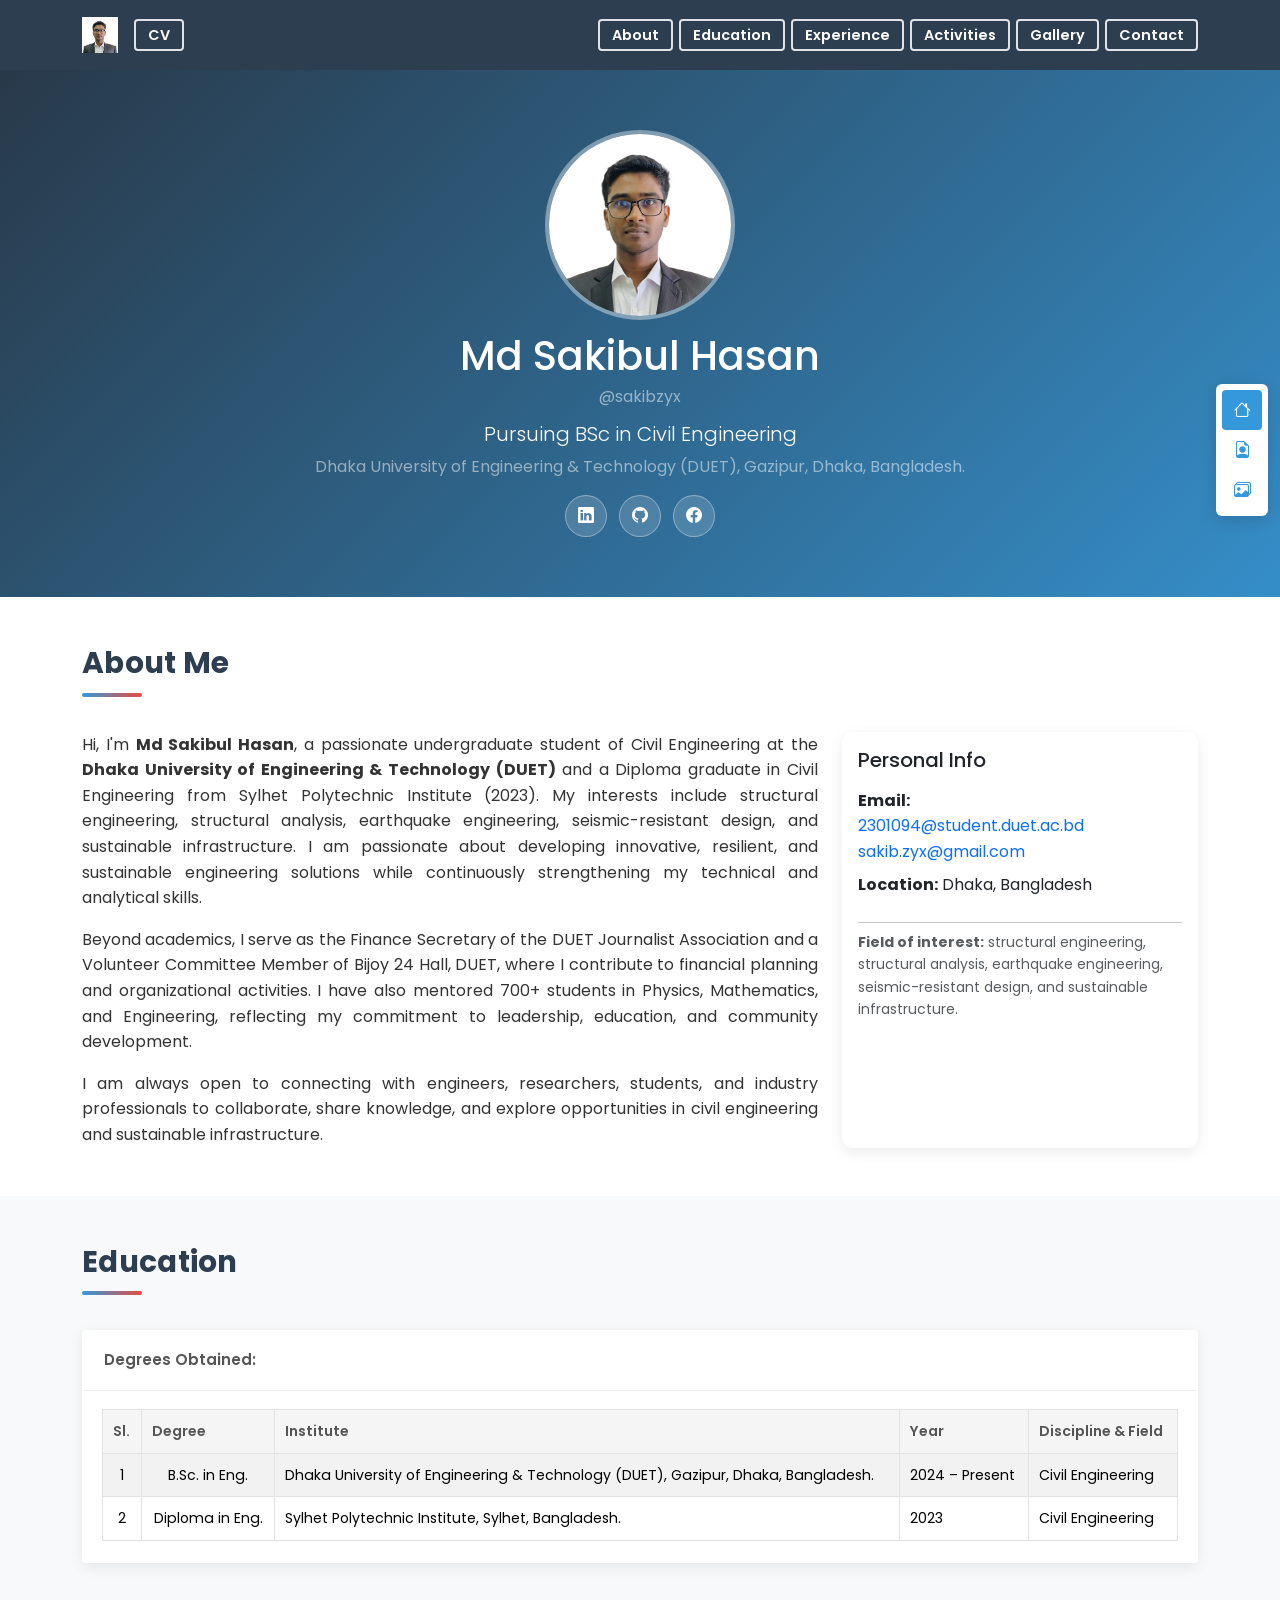
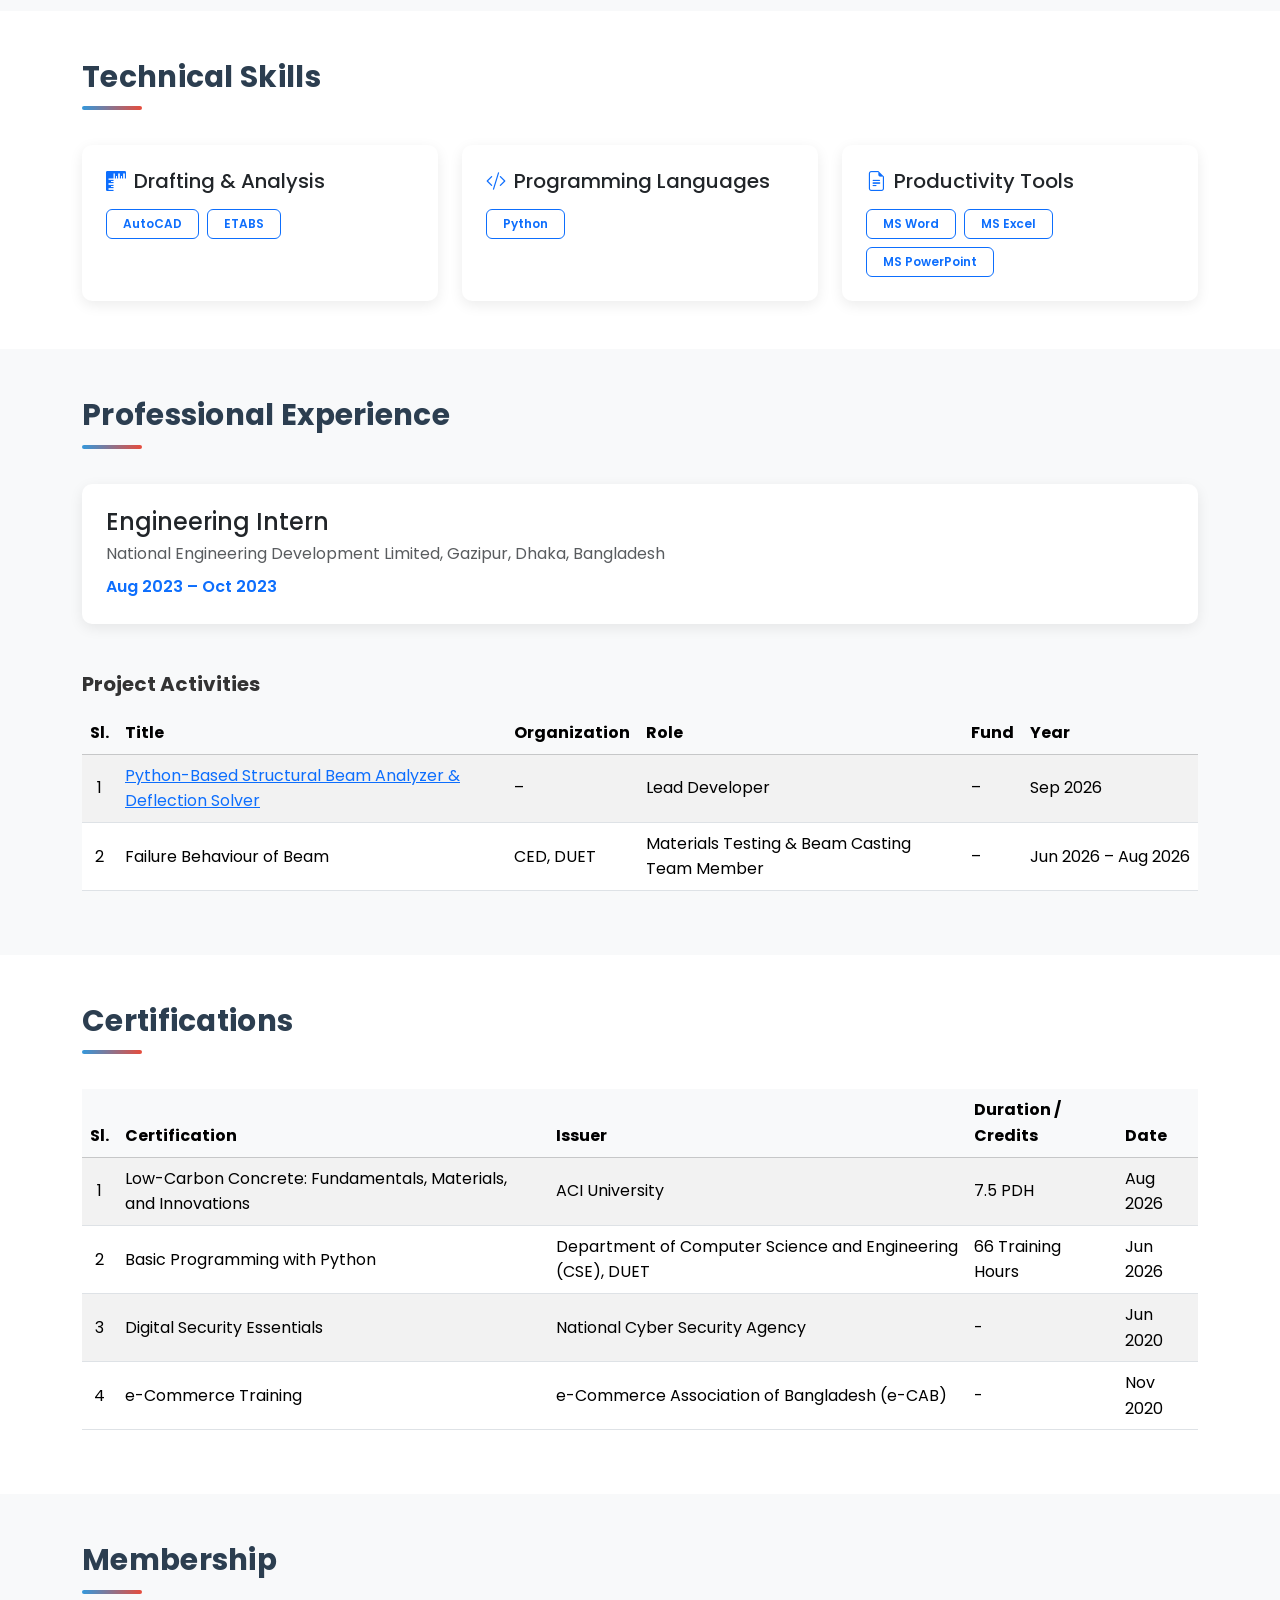
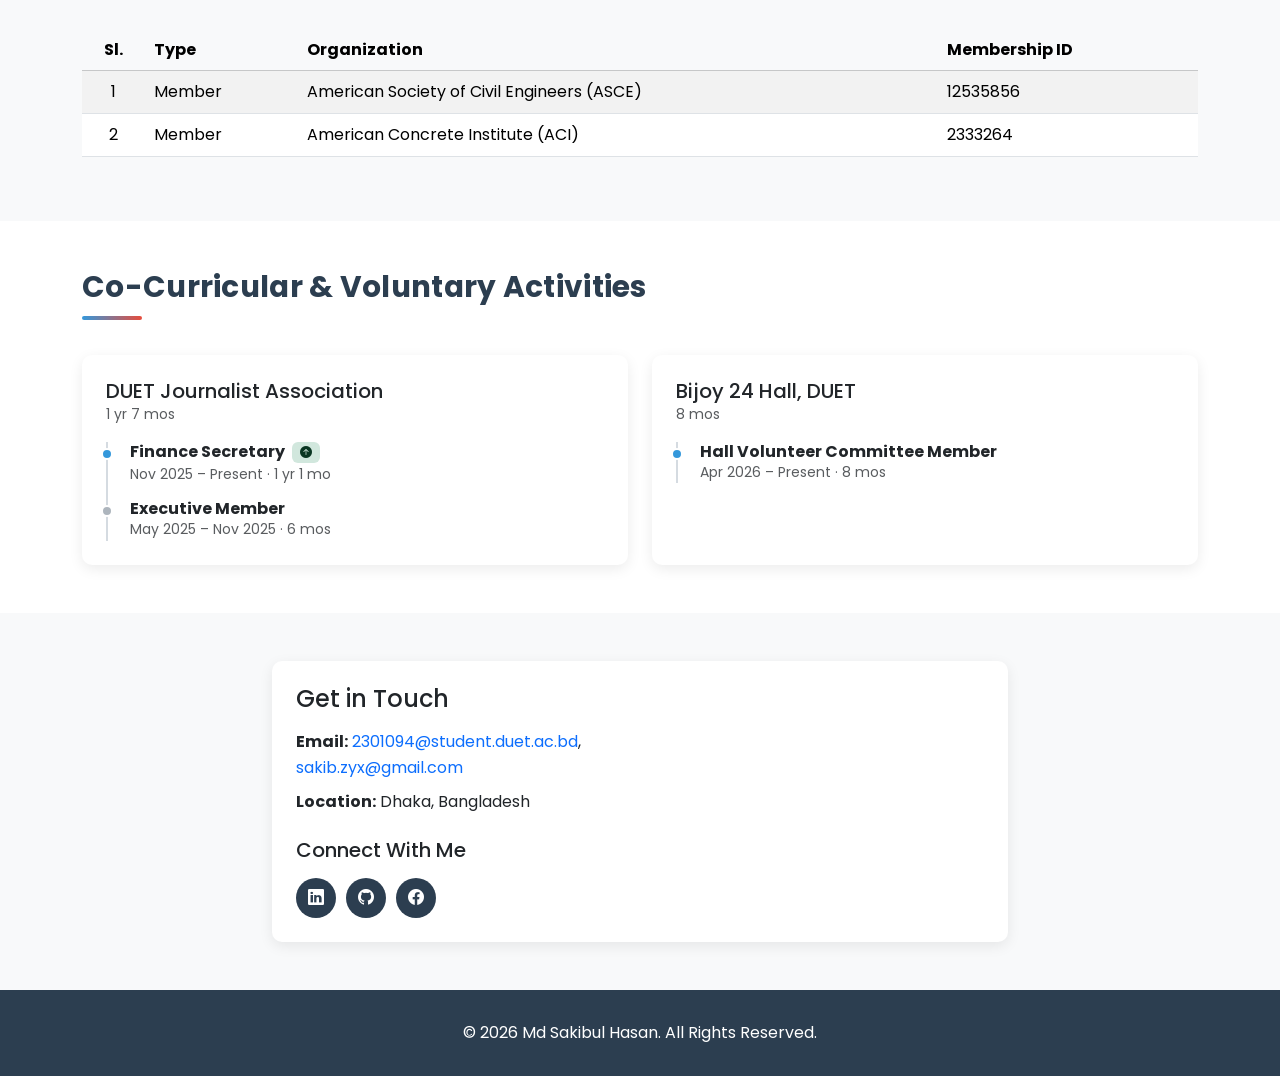
==== index.html @ a0acc681 "Update certification table with duration and credits" ====
<!DOCTYPE html>
<html lang="en">
  <head>
    <meta charset="UTF-8" />
    <meta name="viewport" content="width=device-width, initial-scale=1.0" />
    <meta name="theme-color" content="#2c3e50" />
    <meta name="google-site-verification" content="FJRtYOnZqB3p0eLxHxN9ENmTXPmHoXyRHZNF1vea8_Q" />

    <!-- Primary SEO Meta Tags -->
    <title>Md Sakibul Hasan | Civil Engineering Student at DUET</title>
    <meta name="description" content="Portfolio of Md Sakibul Hasan, Civil Engineering student at DUET focused on structural analysis, earthquake engineering and sustainable infrastructure." />
    <meta name="keywords" content="Md Sakibul Hasan, Sakibul Hasan, sakibzyx, Civil Engineering DUET, Structural Engineering Bangladesh, DUET Gazipur, Civil Engineer Portfolio" />
    <meta name="author" content="Md Sakibul Hasan" />
    <meta name="robots" content="index, follow, max-image-preview:large" />
    <link rel="canonical" href="https://sakibzyx.github.io/" />
    <link rel="alternate" hreflang="en" href="https://sakibzyx.github.io/" />
    <link rel="alternate" hreflang="x-default" href="https://sakibzyx.github.io/" />
    <link rel="sitemap" type="application/xml" href="/sitemap.xml" />

    <!-- Open Graph / Facebook / LinkedIn -->
    <meta property="og:type" content="profile" />
    <meta property="og:site_name" content="Md Sakibul Hasan" />
    <meta property="og:locale" content="en_US" />
    <meta property="og:url" content="https://sakibzyx.github.io/" />
    <meta property="og:title" content="Md Sakibul Hasan | Civil Engineering Student at DUET" />
    <meta property="og:description" content="Portfolio of Md Sakibul Hasan, Civil Engineering undergraduate at DUET with skills in structural engineering, AutoCAD, ETABS and Python." />
    <meta property="og:image" content="https://sakibzyx.github.io/assets/img/og-image.jpg" />
    <meta property="og:image:type" content="image/jpeg" />
    <meta property="og:image:width" content="1200" />
    <meta property="og:image:height" content="630" />
    <meta property="og:image:alt" content="Md Sakibul Hasan - Civil Engineering Student at DUET" />
    <meta property="profile:first_name" content="Md Sakibul" />
    <meta property="profile:last_name" content="Hasan" />

    <!-- Twitter Card -->
    <meta name="twitter:card" content="summary_large_image" />
    <meta name="twitter:url" content="https://sakibzyx.github.io/" />
    <meta name="twitter:title" content="Md Sakibul Hasan | Civil Engineering Student at DUET" />
    <meta name="twitter:description" content="Portfolio of Md Sakibul Hasan, Civil Engineering undergraduate at DUET focusing on structural analysis and resilient design." />
    <meta name="twitter:image" content="https://sakibzyx.github.io/assets/img/og-image.jpg" />
    <meta name="twitter:image:alt" content="Md Sakibul Hasan - Civil Engineering Student at DUET" />

    <!-- Favicons -->
    <link rel="icon" href="/favicon.ico" sizes="48x48" />
    <link rel="icon" type="image/webp" href="/assets/img/md-sakibul-hasan.webp" />
    <link rel="apple-touch-icon" href="/assets/img/md-sakibul-hasan.webp" />

    <!-- Preload hero image (LCP) -->
    <link rel="preload" as="image" href="assets/img/md-sakibul-hasan.webp" fetchpriority="high" />

    <!-- Fonts & Stylesheets -->
    <link rel="preconnect" href="https://fonts.googleapis.com" />
    <link rel="preconnect" href="https://fonts.gstatic.com" crossorigin />
    <link href="https://fonts.googleapis.com/css2?family=Poppins:wght@300;400;500;600;700&display=swap" rel="stylesheet" />
    <link href="https://cdn.jsdelivr.net/npm/bootstrap@5.3.3/dist/css/bootstrap.min.css" rel="stylesheet" />
    <link rel="stylesheet" href="https://cdn.jsdelivr.net/npm/bootstrap-icons@1.11.3/font/bootstrap-icons.min.css" media="print" onload="this.media='all'" />
    <noscript><link rel="stylesheet" href="https://cdn.jsdelivr.net/npm/bootstrap-icons@1.11.3/font/bootstrap-icons.min.css" /></noscript>

    <!-- Structured Data (JSON-LD) -->
    <script type="application/ld+json">
{
  "@context": "https://schema.org",
  "@type": "ProfilePage",
  "url": "https://sakibzyx.github.io/",
  "name": "Md Sakibul Hasan",
  "dateModified": "2026-10-07T00:00:00+06:00",
  "inLanguage": "en",
  "mainEntity": {
    "@type": "Person",
    "@id": "https://sakibzyx.github.io/#person",
    "name": "Md Sakibul Hasan",
    "alternateName": ["sakibzyx", "sakib", "sakibul hasan"],
    "url": "https://sakibzyx.github.io/",
    "image": "https://sakibzyx.github.io/assets/img/md-sakibul-hasan.webp",
    "description": "Civil Engineering student at DUET focused on structural analysis, earthquake engineering and sustainable infrastructure.",
    "jobTitle": "Civil Engineering Student",
    "address": {
      "@type": "PostalAddress",
      "addressLocality": "Dhaka",
      "addressCountry": {
        "@type": "Country",
        "name": "BD"
      }
    },
    "affiliation": {
      "@type": "CollegeOrUniversity",
      "name": "Dhaka University of Engineering & Technology (DUET)"
    },
    "alumniOf": {
      "@type": "EducationalOrganization",
      "name": "Sylhet Polytechnic Institute"
    },
    "knowsAbout": [
      "Civil Engineering",
      "Structural Engineering",
      "Structural Analysis",
      "Earthquake Engineering",
      "Seismic Design",
      "Sustainable Infrastructure",
      "AutoCAD",
      "ETABS",
      "Python",
      "Python for Civil Engineers"
    ],
    "sameAs": [
      "https://www.linkedin.com/in/sakibzyx",
      "https://github.com/sakibzyx",
      "https://www.facebook.com/sakibzyx1/",
      "https://youtube.com/@sakibzyx",
      "https://x.com/sakibzyx",
      "https://www.crunchbase.com/person/md-sakibul-hasan"
    ],
    "email": "2301094@student.duet.ac.bd"
  }
}
</script>

    <style>
      :root {
        --primary-color: #2c3e50;
        --secondary-color: #3498db;
        --accent-color: #e74c3c;
        --dark-color: #2c3e50;
      }

      html { scroll-behavior: smooth; scroll-padding-top: 70px; }
      body { font-family: "Poppins", sans-serif; color: #333; line-height: 1.6; }
      .text-justify { text-align: justify; }

      /* Navbar */
      .navbar { background-color: var(--primary-color); padding: 12px 0; }
      .navbar-nav { gap: 6px; align-items: center; }

      .navbar-dark .navbar-nav .nav-link.nav-box,
      .nav-cv-box {
        display: inline-block;
        padding: 4px 12px;
        border: 2px solid rgba(255, 255, 255, 0.85);
        border-radius: 4px;
        color: #fff;
        font-size: 0.9rem;
        font-weight: 600;
        line-height: 1.4;
        text-decoration: none;
        transition: all 0.25s ease;
      }

      .navbar-dark .navbar-nav .nav-link.nav-box:hover,
      .navbar-dark .navbar-nav .nav-link.nav-box:focus-visible,
      .nav-cv-box:hover,
      .nav-cv-box:focus-visible {
        background-color: #fff;
        color: var(--primary-color);
        transform: translateY(-2px);
      }

      .navbar-dark .navbar-nav .nav-link.nav-box.active {
        background-color: var(--secondary-color);
        border-color: var(--secondary-color);
        color: #fff;
      }

      @media (max-width: 991.98px) {
        .navbar-nav { padding-top: 12px; align-items: stretch; }
        .navbar-dark .navbar-nav .nav-link.nav-box { display: block; text-align: center; margin-bottom: 4px; }
      }

      /* Hero */
      .hero-section { position: relative; overflow: hidden; color: #fff; padding: 60px 0; text-align: center; }
      .hero-slider { position: absolute; inset: 0; z-index: 0; }
      .hero-slide { position: absolute; inset: 0; background-size: cover; background-position: center; opacity: 0; transition: opacity 1.5s ease-in-out; }
      .hero-slide.active { opacity: 1; }
      .hero-overlay { position: absolute; inset: 0; z-index: 1; opacity: 0.82; background: linear-gradient(135deg, var(--primary-color) 0%, var(--secondary-color) 100%); }
      .hero-content { position: relative; z-index: 2; }
      .profile-img { width: 190px; height: 190px; border-radius: 50%; object-fit: cover; border: 4px solid rgba(255, 255, 255, 0.4); margin-bottom: 12px; }

      /* Titles & cards */
      .section-title { position: relative; margin-bottom: 35px; padding-bottom: 16px; font-weight: 700; font-size: 1.85rem; letter-spacing: 0.3px; color: var(--primary-color); }
      .section-title::after { content: ""; position: absolute; bottom: 0; left: 0; width: 60px; height: 4px; border-radius: 2px; background: linear-gradient(90deg, var(--secondary-color), var(--accent-color)); }
      .card { border: none; border-radius: 10px; box-shadow: 0 4px 14px rgba(0, 0, 0, 0.08); transition: transform 0.25s ease, box-shadow 0.25s ease; }
      .card:hover { transform: translateY(-4px); box-shadow: 0 8px 22px rgba(0, 0, 0, 0.12); }

      /* Skills and education cards: no movement on hover */
      #skills .card:hover, .edu-card:hover { transform: none; box-shadow: 0 4px 14px rgba(0, 0, 0, 0.08); }

      /* Education table */
      .edu-card { border-radius: 4px; background: #fff; }
      .edu-card-header { padding: 18px 22px; font-weight: 600; font-size: 0.95rem; color: #555; border-bottom: 1px solid #eee; }
      .edu-card-body { padding: 18px 20px 22px; }
      .edu-table { font-size: 0.88rem; color: #555; border-color: #e3e3e3; }
      .edu-table thead th { background-color: #f5f5f5; color: #555; font-weight: 600; padding: 10px; border-color: #e3e3e3; }
      .edu-table td { padding: 10px; border-color: #e3e3e3; }
      .edu-table tbody tr:hover { background-color: #fafafa; }

      /* Role timeline */
      .role-timeline { position: relative; padding-left: 22px; border-left: 2px solid #d5dbe1; }
      .role-item { position: relative; padding-bottom: 14px; }
      .role-item:last-child { padding-bottom: 0; }
      .role-item::before { content: ""; position: absolute; left: -29px; top: 6px; width: 12px; height: 12px; border-radius: 50%; background: #adb5bd; border: 2px solid #fff; }
      .role-item.current::before { background: var(--secondary-color); }

      /* Social icons */
      .social-icon, .hero-social-icon { display: inline-flex; align-items: center; justify-content: center; border-radius: 50%; color: #fff; text-decoration: none; transition: all 0.25s ease; }
      .social-icon { width: 40px; height: 40px; background-color: var(--primary-color); margin-right: 10px; }
      .social-icon:hover { background-color: var(--secondary-color); color: #fff; transform: translateY(-3px); }
      .hero-social-icon { width: 42px; height: 42px; margin: 0 6px; background-color: rgba(255, 255, 255, 0.15); border: 1px solid rgba(255, 255, 255, 0.35); }
      .hero-social-icon:hover { background-color: rgba(255, 255, 255, 0.35); color: #fff; transform: translateY(-3px); }

      footer { background-color: var(--dark-color); color: #fff; padding: 30px 0; }

      .back-to-top { position: fixed; bottom: 24px; right: 24px; width: 46px; height: 46px; background-color: var(--secondary-color); color: #fff; border-radius: 50%; text-align: center; line-height: 46px; font-size: 20px; text-decoration: none; display: none; z-index: 1000; box-shadow: 0 4px 10px rgba(0, 0, 0, 0.2); }
      .back-to-top:hover { color: #fff; background-color: var(--primary-color); }

      /* Floating side navigation */
      .side-nav {
        position: fixed;
        top: 50%;
        right: 12px;
        transform: translateY(-50%);
        z-index: 1000;
        display: flex;
        flex-direction: column;
        padding: 6px;
        background: #fff;
        border-radius: 6px;
        box-shadow: 0 4px 16px rgba(0, 0, 0, 0.15);
      }
      .side-nav a {
        position: relative;
        display: flex;
        align-items: center;
        justify-content: center;
        width: 40px;
        height: 40px;
        color: var(--secondary-color);
        font-size: 1.05rem;
        border-radius: 4px;
        text-decoration: none;
        transition: background-color 0.2s ease, color 0.2s ease;
      }
      .side-nav a:hover,
      .side-nav a:focus-visible,
      .side-nav a.active {
        background-color: var(--secondary-color);
        color: #fff;
      }
      .side-nav a::after {
        content: attr(data-label);
        position: absolute;
        right: 52px;
        top: 50%;
        transform: translateY(-50%);
        padding: 4px 10px;
        background: var(--primary-color);
        color: #fff;
        font-size: 0.78rem;
        white-space: nowrap;
        border-radius: 4px;
        opacity: 0;
        pointer-events: none;
        transition: opacity 0.2s ease;
      }
      .side-nav a:hover::after,
      .side-nav a:focus-visible::after { opacity: 1; }

      @media (max-width: 575.98px) {
        .side-nav { right: 6px; padding: 4px; }
        .side-nav a { width: 34px; height: 34px; font-size: 0.95rem; }
        .side-nav a::after { display: none; }
        .back-to-top { right: 56px; }
      }
    </style>
  </head>

  <body>
    <a class="visually-hidden-focusable" href="#main">Skip to main content</a>

    <!-- Navigation -->
    <nav class="navbar navbar-expand-lg navbar-dark sticky-top" aria-label="Main Navigation">
      <div class="container">
        <div class="d-flex align-items-center gap-3">
          <a class="navbar-brand d-flex align-items-center mb-0 me-0" href="https://sakibzyx.github.io/" aria-label="Home">
            <img src="assets/img/md-sakibul-hasan.webp" height="36" width="36" style="object-fit: cover" alt="Md Sakibul Hasan Portfolio Logo" />
          </a>
          <a class="nav-cv-box" href="#" target="_blank" rel="noopener">CV</a>
        </div>

        <button class="navbar-toggler" type="button" data-bs-toggle="collapse" data-bs-target="#navbarNav" aria-controls="navbarNav" aria-expanded="false" aria-label="Toggle navigation">
          <span class="navbar-toggler-icon"></span>
        </button>

        <div class="collapse navbar-collapse" id="navbarNav">
          <ul class="navbar-nav ms-auto">
            <li class="nav-item"><a class="nav-link nav-box" href="#about">About</a></li>
            <li class="nav-item"><a class="nav-link nav-box" href="#education">Education</a></li>
            <li class="nav-item"><a class="nav-link nav-box" href="#experience">Experience</a></li>
            <li class="nav-item"><a class="nav-link nav-box" href="#activities">Activities</a></li>
            <li class="nav-item"><a class="nav-link nav-box" href="https://sakibzyx.github.io/gallery">Gallery</a></li>
            <li class="nav-item"><a class="nav-link nav-box" href="#contact">Contact</a></li>
          </ul>
        </div>
      </div>
    </nav>

    <main id="main">
      <!-- Hero -->
      <header class="hero-section">
        <div class="hero-slider" aria-hidden="true">
          <div class="hero-slide active" style="background-image: linear-gradient(135deg, #16222a, #3a6073)"></div>
          <div class="hero-slide" style="background-image: linear-gradient(135deg, #654ea3, #eaafc8)"></div>
          <div class="hero-slide" style="background-image: linear-gradient(135deg, #0f2027, #203a43, #2c5364)"></div>
        </div>
        <div class="hero-overlay" aria-hidden="true"></div>
        <div class="container hero-content">
          <img src="assets/img/md-sakibul-hasan.webp" alt="Portrait of Md Sakibul Hasan" class="profile-img" width="190" height="190" loading="eager" fetchpriority="high" />
          <h1 class="mb-1">Md Sakibul Hasan</h1>
          <p class="mb-2 text-white-50">@sakibzyx</p>
          <p class="lead mb-1">Pursuing BSc in Civil Engineering</p>
          <p class="mb-0 text-white-50">Dhaka University of Engineering &amp; Technology (DUET), Gazipur, Dhaka, Bangladesh.</p>
          <div class="d-flex justify-content-center mt-3">
            <a href="https://www.linkedin.com/in/sakibzyx" class="hero-social-icon" target="_blank" rel="noopener me" aria-label="LinkedIn"><i class="bi bi-linkedin"></i></a>
            <a href="https://github.com/sakibzyx" class="hero-social-icon" target="_blank" rel="noopener me" aria-label="GitHub"><i class="bi bi-github"></i></a>
            <a href="https://www.facebook.com/sakibzyx1/" class="hero-social-icon" target="_blank" rel="noopener me" aria-label="Facebook"><i class="bi bi-facebook"></i></a>
          </div>
        </div>
      </header>

      <!-- About -->
      <section id="about" class="py-5">
        <div class="container">
          <h2 class="section-title">About Me</h2>
          <div class="row g-4">
            <div class="col-lg-8">
              <p class="text-justify">
                Hi, I'm <strong>Md Sakibul Hasan</strong>, a passionate undergraduate student of Civil Engineering at
                the <strong>Dhaka University of Engineering &amp; Technology (DUET)</strong> and a Diploma graduate in
                Civil Engineering from Sylhet Polytechnic Institute (2023). My interests include structural
                engineering, structural analysis, earthquake engineering, seismic-resistant design, and
                sustainable infrastructure. I am passionate about developing innovative, resilient, and
                sustainable engineering solutions while continuously strengthening my technical and analytical skills.
              </p>
              <p class="text-justify">
                Beyond academics, I serve as the Finance Secretary of the DUET Journalist Association and a
                Volunteer Committee Member of Bijoy 24 Hall, DUET, where I contribute to financial planning and
                organizational activities. I have also mentored 700+ students in Physics, Mathematics, and
                Engineering, reflecting my commitment to leadership, education, and community development.
              </p>
              <p class="text-justify mb-0">
                I am always open to connecting with engineers, researchers, students, and industry professionals
                to collaborate, share knowledge, and explore opportunities in civil engineering and sustainable infrastructure.
              </p>
            </div>
            <div class="col-lg-4">
              <div class="card p-3 h-100">
                <h3 class="h5 mb-3">Personal Info</h3>
                <p class="mb-2">
                  <strong>Email:</strong><br />
                  <a href="mailto:2301094@student.duet.ac.bd" class="text-decoration-none">2301094@student.duet.ac.bd</a><br />
                  <a href="mailto:sakib.zyx@gmail.com" class="text-decoration-none">sakib.zyx@gmail.com</a>
                </p>
                <p class="mb-3"><strong>Location:</strong> Dhaka, Bangladesh</p>
                <hr class="my-2" />
                <p class="small text-muted mb-0">
                  <strong>Field of interest:</strong> structural engineering, structural analysis, earthquake engineering, seismic-resistant design, and sustainable infrastructure.
                </p>
              </div>
            </div>
          </div>
        </div>
      </section>

      <!-- Education -->
      <section id="education" class="py-5 bg-light">
        <div class="container">
          <h2 class="section-title">Education</h2>
          <div class="card edu-card">
            <div class="edu-card-header">Degrees Obtained:</div>
            <div class="edu-card-body">
              <div class="table-responsive">
                <table class="table table-bordered table-striped table-hover edu-table align-middle mb-0">
                  <thead>
                    <tr>
                      <th scope="col" class="text-center">Sl.</th>
                      <th scope="col">Degree</th>
                      <th scope="col">Institute</th>
                      <th scope="col">Year</th>
                      <th scope="col">Discipline &amp; Field</th>
                    </tr>
                  </thead>
                  <tbody>
                    <tr>
                      <td class="text-center">1</td>
                      <td class="text-center">B.Sc. in Eng.</td>
                      <td>Dhaka University of Engineering &amp; Technology (DUET), Gazipur, Dhaka, Bangladesh.</td>
                      <td><time datetime="2024-12">2024</time> – Present</td>
                      <td>Civil Engineering</td>
                    </tr>
                    <tr>
                      <td class="text-center">2</td>
                      <td class="text-center">Diploma in Eng.</td>
                      <td>Sylhet Polytechnic Institute, Sylhet, Bangladesh.</td>
                      <td><time datetime="2023-07">2023</time></td>
                      <td>Civil Engineering</td>
                    </tr>
                  </tbody>
                </table>
              </div>
            </div>
          </div>
        </div>
      </section>

      <!-- Technical Skills -->
      <section id="skills" class="py-5">
        <div class="container">
          <h2 class="section-title">Technical Skills</h2>
          <div class="row g-4">
            <div class="col-md-6 col-lg-4">
              <div class="card p-4 h-100">
                <h3 class="h5 mb-3"><i class="bi bi-rulers text-primary me-2" aria-hidden="true"></i>Drafting &amp; Analysis</h3>
                <div class="d-flex flex-wrap gap-2">
                  <span class="badge border border-primary text-primary fw-semibold px-3 py-2">AutoCAD</span>
                  <span class="badge border border-primary text-primary fw-semibold px-3 py-2">ETABS</span>
                </div>
              </div>
            </div>
            <div class="col-md-6 col-lg-4">
              <div class="card p-4 h-100">
                <h3 class="h5 mb-3"><i class="bi bi-code-slash text-primary me-2" aria-hidden="true"></i>Programming Languages</h3>
                <div class="d-flex flex-wrap gap-2">
                  <span class="badge border border-primary text-primary fw-semibold px-3 py-2">Python</span>
                </div>
              </div>
            </div>
            <div class="col-md-6 col-lg-4">
              <div class="card p-4 h-100">
                <h3 class="h5 mb-3"><i class="bi bi-file-earmark-text text-primary me-2" aria-hidden="true"></i>Productivity Tools</h3>
                <div class="d-flex flex-wrap gap-2">
                  <span class="badge border border-primary text-primary fw-semibold px-3 py-2">MS Word</span>
                  <span class="badge border border-primary text-primary fw-semibold px-3 py-2">MS Excel</span>
                  <span class="badge border border-primary text-primary fw-semibold px-3 py-2">MS PowerPoint</span>
                </div>
              </div>
            </div>
          </div>
        </div>
      </section>

      <!-- Professional Experience -->
      <section id="experience" class="py-5 bg-light">
        <div class="container">
          <h2 class="section-title">Professional Experience</h2>
          <div class="card p-4">
            <h3 class="h4 mb-1">Engineering Intern</h3>
            <p class="text-muted mb-2">National Engineering Development Limited, Gazipur, Dhaka, Bangladesh</p>
            <p class="mb-0 text-primary fw-semibold"><time datetime="2023-08">Aug 2023</time> – <time datetime="2023-10">Oct 2023</time></p>
          </div>
 
          <h3 class="h5 fw-bold mt-5 mb-3">Project Activities</h3>
          <div class="table-responsive">
            <table class="table table-striped table-hover align-middle">
              <thead class="table-light">
                <tr>
                  <th scope="col" class="text-center">Sl.</th>
                  <th scope="col">Title</th>
                  <th scope="col">Organization</th>
                  <th scope="col">Role</th>
                  <th scope="col">Fund</th>
                  <th scope="col">Year</th>
                </tr>
              </thead>
              <tbody>
                <tr>
                  <td class="text-center">1</td>
                  <td>
                    <a href="https://github.com/sakibzyx/Beam_Analysis" target="_blank" rel="noopener noreferrer">
                      Python-Based Structural Beam Analyzer &amp; Deflection Solver
                    </a>
                  </td>
                  <td>–</td>
                  <td>Lead Developer</td>
                  <td class="text-nowrap">–</td>
                  <td class="text-nowrap">Sep 2026</td>
                </tr>
                <tr>
                  <td class="text-center">2</td>
                  <td>Failure Behaviour of Beam</td>
                  <td>CED, DUET</td>
                  <td>Materials Testing &amp; Beam Casting Team Member</td>
                  <td class="text-nowrap">–</td>
                  <td class="text-nowrap">Jun 2026 – Aug 2026</td>
                </tr>
              </tbody>
            </table>
          </div>
        </div>
      </section>

      <!-- Certifications -->
      <section id="certifications" class="py-5">
        <div class="container">
          <h2 class="section-title">Certifications</h2>
          <div class="table-responsive">
            <table class="table table-striped table-hover align-middle">
              <thead class="table-light">
                <tr>
                  <th scope="col" class="text-center">Sl.</th>
                  <th scope="col">Certification</th>
                  <th scope="col">Issuer</th>
                  <th scope="col">Duration / Credits</th>
                  <th scope="col">Date</th>
                </tr>
              </thead>
              <tbody>
                <tr><td class="text-center">1</td><td>Low-Carbon Concrete: Fundamentals, Materials, and Innovations</td><td>ACI University</td><td>7.5 PDH</td><td>Aug 2026</td></tr>
                <tr><td class="text-center">2</td><td>Basic Programming with Python</td><td>Department of Computer Science and Engineering (CSE), DUET</td><td>66 Training Hours</td><td>Jun 2026</td></tr>
                <tr><td class="text-center">3</td><td>Digital Security Essentials</td><td>National Cyber Security Agency</td><td>-</td><td>Jun 2020</td></tr>
                <tr><td class="text-center">4</td><td>e-Commerce Training</td><td>e-Commerce Association of Bangladesh (e-CAB)</td><td>-</td><td>Nov 2020</td></tr>
              </tbody>
            </table>
          </div>
        </div>
      </section>

      <!-- Membership -->
      <section id="memberships" class="py-5 bg-light">
        <div class="container">
          <h2 class="section-title">Membership</h2>
          <div class="table-responsive">
            <table class="table table-striped table-hover align-middle">
              <thead class="table-light">
                <tr>
                  <th scope="col" class="text-center">Sl.</th>
                  <th scope="col">Type</th>
                  <th scope="col">Organization</th>
                  <th scope="col">Membership ID</th>
                </tr>
              </thead>
              <tbody>
                <tr><td class="text-center">1</td><td>Member</td><td>American Society of Civil Engineers (ASCE)</td><td>12535856</td></tr>
                <tr><td class="text-center">2</td><td>Member</td><td>American Concrete Institute (ACI)</td><td>2333264</td></tr>
              </tbody>
            </table>
          </div>
        </div>
      </section>

      <!-- Co-Curricular & Voluntary Activities -->
      <section id="activities" class="py-5">
        <div class="container">
          <h2 class="section-title">Co-Curricular &amp; Voluntary Activities</h2>
          <div class="row g-4">
            <div class="col-lg-6">
              <div class="card p-4 h-100">
                <div class="mb-3">
                  <h3 class="h5 mb-0">DUET Journalist Association</h3>
                  <p class="text-muted small mb-0"><span class="js-duration" data-start="2025-05"></span></p>
                </div>
                <div class="role-timeline">
                  <div class="role-item current">
                    <h4 class="h6 fw-bold mb-0">
                      Finance Secretary
                      <span class="badge bg-success-subtle text-success-emphasis ms-1">
                        <i class="bi bi-arrow-up-circle-fill" aria-hidden="true"></i>
                        <span class="visually-hidden">Promoted</span>
                      </span>
                    </h4>
                    <p class="small text-muted mb-0">Nov 2025 – Present · <span class="js-duration" data-start="2025-11"></span></p>
                  </div>
                  <div class="role-item">
                    <h4 class="h6 fw-bold mb-0">Executive Member</h4>
                    <p class="small text-muted mb-0">May 2025 – Nov 2025 · <span class="js-duration" data-start="2025-05" data-end="2025-11"></span></p>
                  </div>
                </div>
              </div>
            </div>
            <div class="col-lg-6">
              <div class="card p-4 h-100">
                <div class="mb-3">
                  <h3 class="h5 mb-0">Bijoy 24 Hall, DUET</h3>
                  <p class="text-muted small mb-0"><span class="js-duration" data-start="2026-04"></span></p>
                </div>
                <div class="role-timeline">
                  <div class="role-item current">
                    <h4 class="h6 fw-bold mb-0">Hall Volunteer Committee Member</h4>
                    <p class="small text-muted mb-0">Apr 2026 – Present · <span class="js-duration" data-start="2026-04"></span></p>
                  </div>
                </div>
              </div>
            </div>
          </div>
        </div>
      </section>

      <!-- Contact -->
      <section id="contact" class="py-5 bg-light">
        <div class="container">
          <div class="row justify-content-center">
            <div class="col-md-8">
              <div class="card p-4">
                <h2 class="h4 mb-3">Get in Touch</h2>
                <p class="mb-2">
                  <strong>Email:</strong>
                  <a href="mailto:2301094@student.duet.ac.bd" class="text-decoration-none">2301094@student.duet.ac.bd</a>,<br />
                  <a href="mailto:sakib.zyx@gmail.com" class="text-decoration-none">sakib.zyx@gmail.com</a>
                </p>
                <p class="mb-4"><strong>Location:</strong> Dhaka, Bangladesh</p>
                <h3 class="h5">Connect With Me</h3>
                <div class="d-flex mt-2">
                  <a href="https://www.linkedin.com/in/sakibzyx" class="social-icon" target="_blank" rel="noopener me" aria-label="LinkedIn Profile"><i class="bi bi-linkedin"></i></a>
                  <a href="https://github.com/sakibzyx" class="social-icon" target="_blank" rel="noopener me" aria-label="GitHub Profile"><i class="bi bi-github"></i></a>
                  <a href="https://www.facebook.com/sakibzyx1/" class="social-icon" target="_blank" rel="noopener me" aria-label="Facebook Profile"><i class="bi bi-facebook"></i></a>
                </div>
              </div>
            </div>
          </div>
        </div>
      </section>
    </main>

    <footer class="text-center">
      <div class="container">
        <p class="mb-0">&copy; <span id="copyright-year">2026</span> Md Sakibul Hasan. All Rights Reserved.</p>
      </div>
    </footer>

    <!-- Floating side navigation -->
    <nav class="side-nav" aria-label="Quick navigation">
      <a href="#" data-label="Home" aria-label="Home" class="active" aria-current="page"><i class="bi bi-house"></i></a>
      <a href="https://sakibzyx.github.io/cv/index" data-label="CV" aria-label="CV"><i class="bi bi-file-earmark-person"></i></a>
      <a href="https://sakibzyx.github.io/gallery" data-label="Gallery" aria-label="Gallery"><i class="bi bi-images"></i></a>
    </nav>

    <a href="#" class="back-to-top" aria-label="Scroll back to top"><i class="bi bi-arrow-up" aria-hidden="true"></i></a>

    <script src="https://cdn.jsdelivr.net/npm/bootstrap@5.3.3/dist/js/bootstrap.bundle.min.js"></script>
    <script>
      document.getElementById("copyright-year").textContent = new Date().getFullYear();

      // Duration calculator (e.g. "11 mos", "1 yr 2 mos")
      document.querySelectorAll(".js-duration").forEach((el) => {
        const [sy, sm] = el.dataset.start.split("-").map(Number);
        let ey, em;
        if (el.dataset.end) {
          [ey, em] = el.dataset.end.split("-").map(Number);
        } else {
          const now = new Date();
          ey = now.getFullYear();
          em = now.getMonth() + 1;
        }
        const total = Math.max(1, (ey - sy) * 12 + (em - sm));
        const years = Math.floor(total / 12);
        const months = total % 12;
        const parts = [];
        if (years) parts.push(years + (years === 1 ? " yr" : " yrs"));
        if (months) parts.push(months + (months === 1 ? " mo" : " mos"));
        el.textContent = parts.join(" ");
      });

      // Hero slider
      const heroSlides = document.querySelectorAll(".hero-slide");
      let heroSlideIndex = 0;
      if (heroSlides.length > 1) {
        setInterval(() => {
          heroSlides[heroSlideIndex].classList.remove("active");
          heroSlideIndex = (heroSlideIndex + 1) % heroSlides.length;
          heroSlides[heroSlideIndex].classList.add("active");
        }, 4000);
      }

      // Active link scroll observer
      const navLinks = [...document.querySelectorAll(".nav-box")].filter((a) => a.hash);
      const navSections = navLinks.map((a) => document.getElementById(a.hash.slice(1))).filter(Boolean);
      const navCollapse = document.getElementById("navbarNav");

      function updateActiveLink() {
        const y = window.scrollY + 120;
        let current = "";
        navSections.forEach((sec) => { if (sec.offsetTop <= y) current = sec.id; });
        const atBottom = window.innerHeight + window.scrollY >= document.documentElement.scrollHeight - 2;
        if (atBottom && navSections.length) current = navSections[navSections.length - 1].id;
        navLinks.forEach((a) => a.classList.toggle("active", a.hash === "#" + current));
      }

      navLinks.forEach((a) => {
        a.addEventListener("click", (e) => {
          const target = document.getElementById(a.hash.slice(1));
          if (!target) return;
          e.preventDefault();
          target.scrollIntoView({ behavior: "smooth" });
          history.pushState(null, "", a.hash);
          if (navCollapse.classList.contains("show")) bootstrap.Collapse.getOrCreateInstance(navCollapse).hide();
        });
      });

      window.addEventListener("scroll", updateActiveLink);
      updateActiveLink();


      // Back to top
      const backToTopButton = document.querySelector(".back-to-top");
      window.addEventListener("scroll", () => {
        backToTopButton.style.display = window.scrollY > 300 ? "block" : "none";
      });
      backToTopButton.addEventListener("click", (e) => {
        e.preventDefault();
        window.scrollTo({ top: 0, behavior: "smooth" });
      });
    </script>
  </body>
</html>
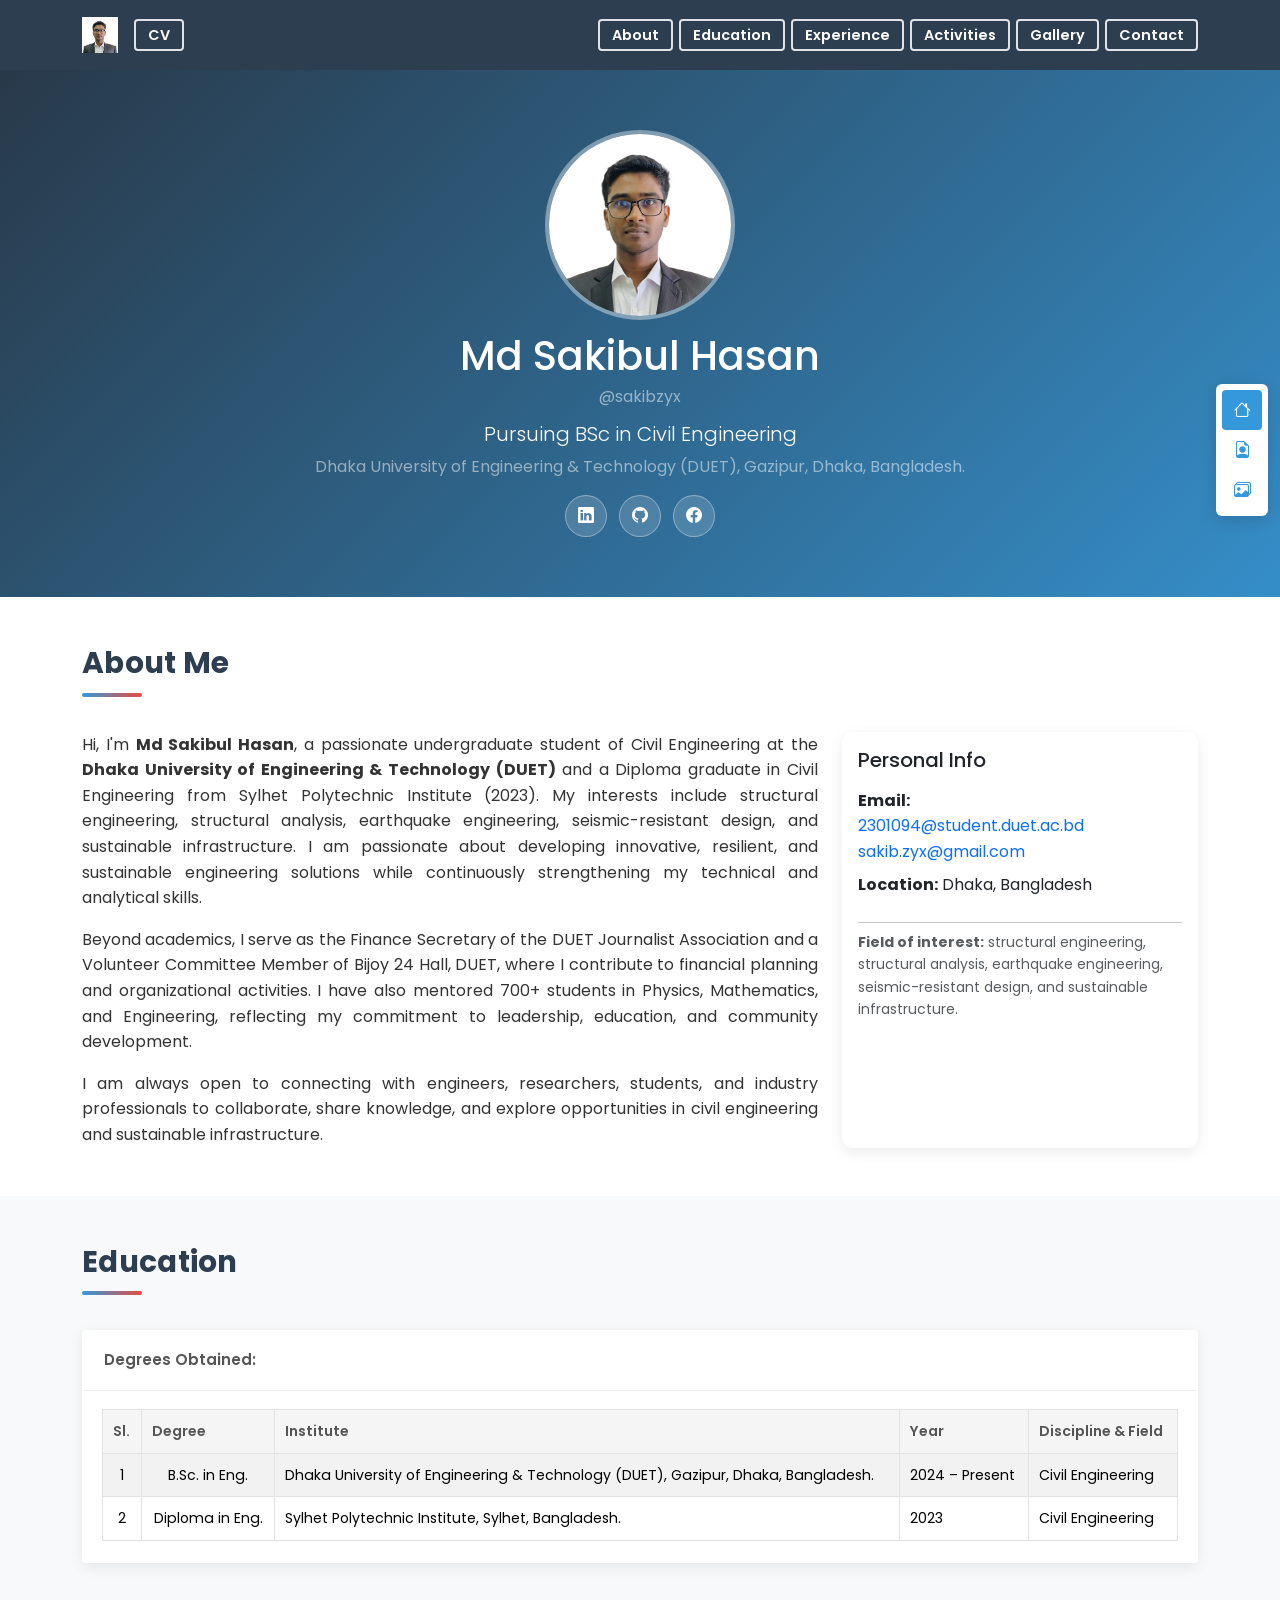
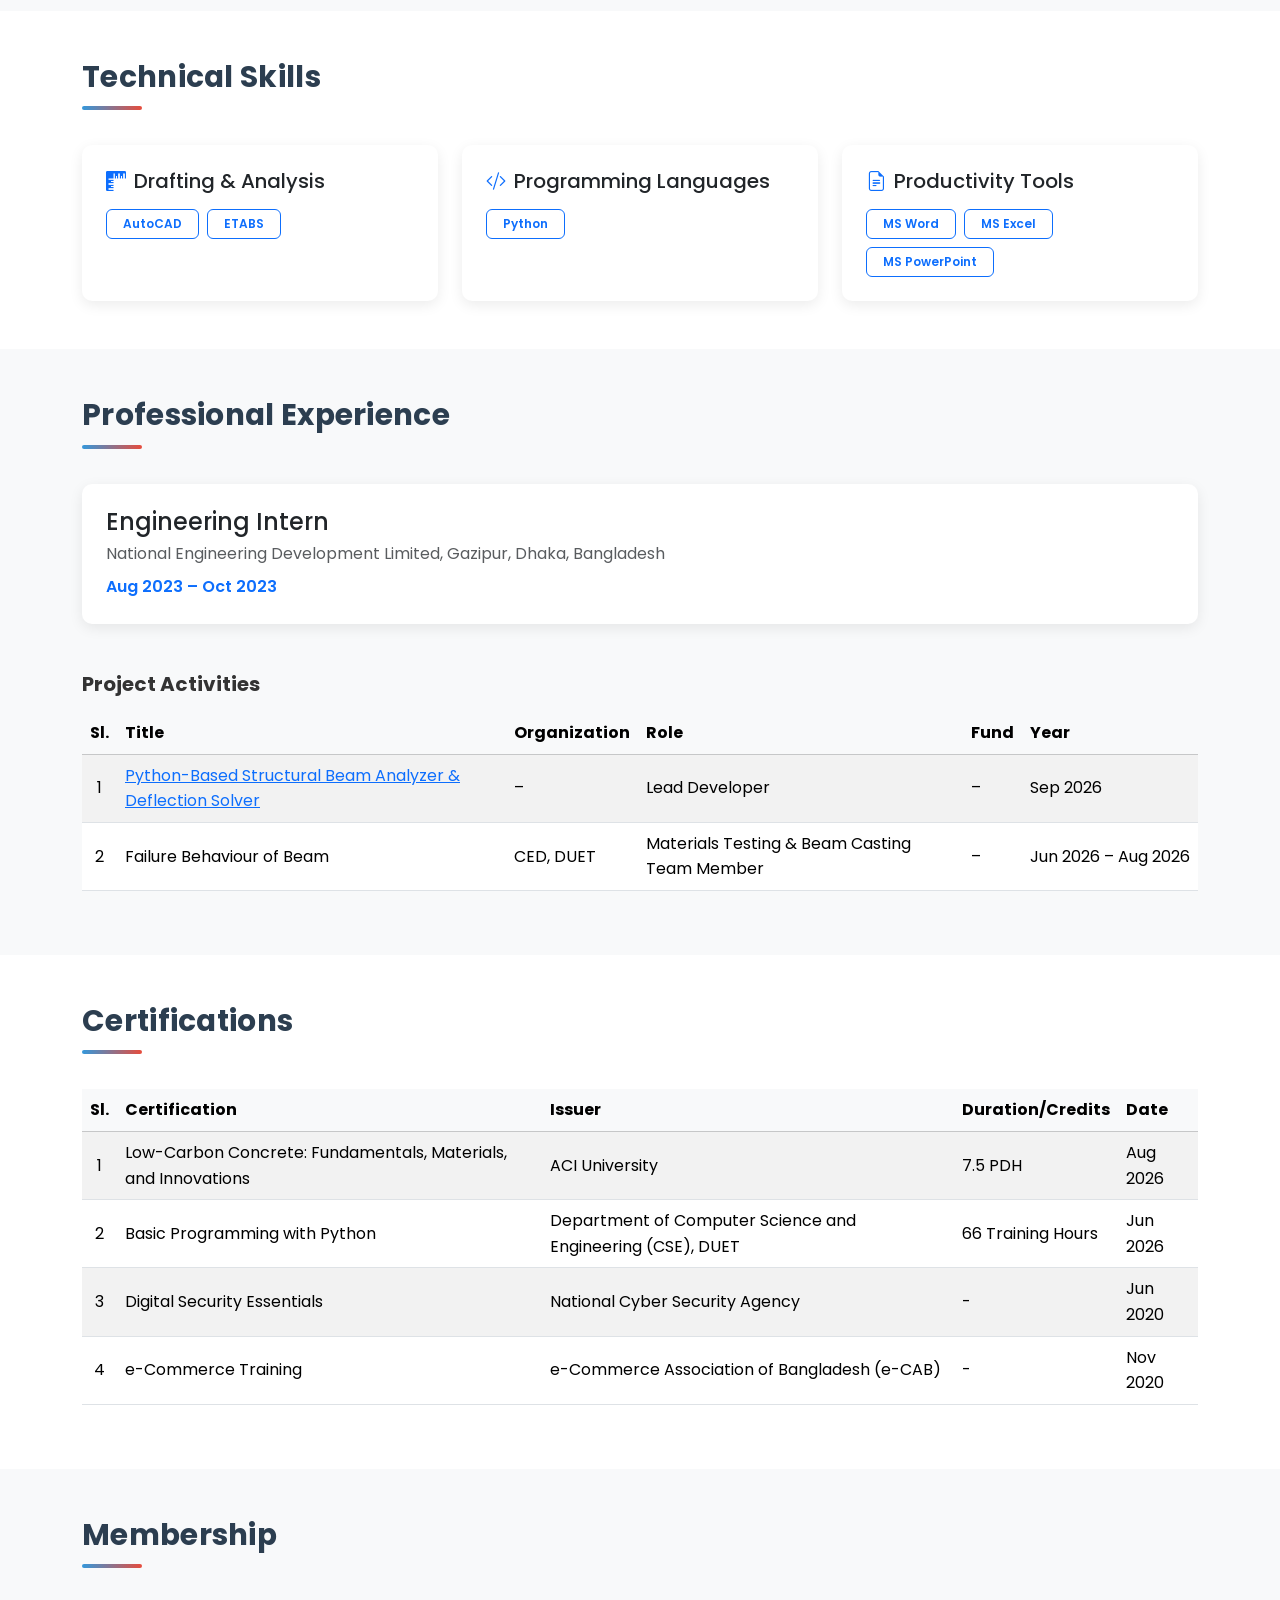
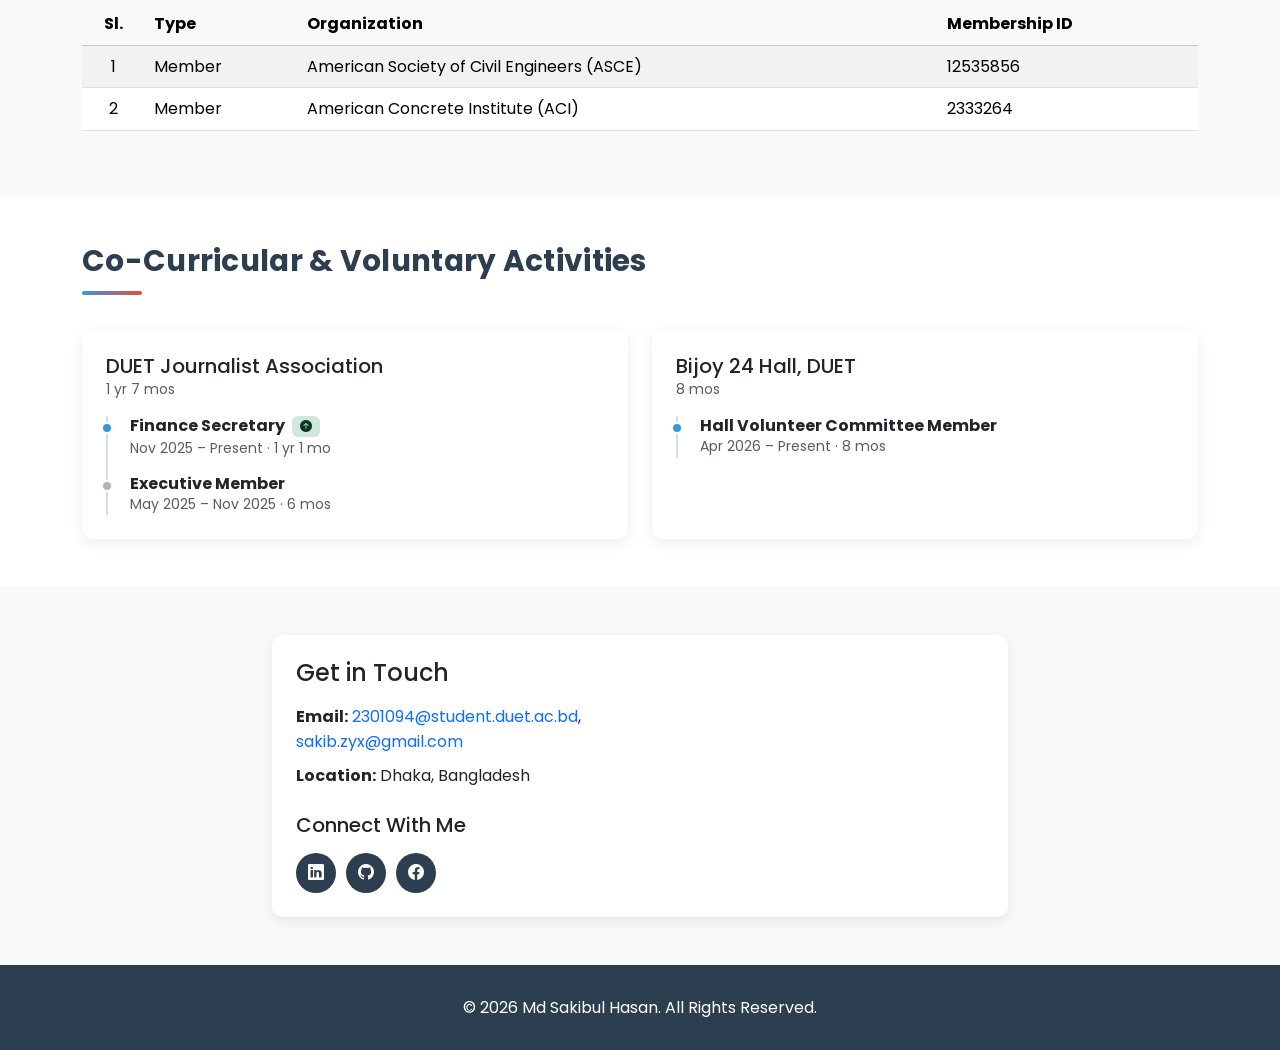
==== commit 309ca3ed: "Remove space in 'Duration / Credits' header" ====
--- a/index.html
+++ b/index.html
@@ -507,7 +507,7 @@
                   <th scope="col" class="text-center">Sl.</th>
                   <th scope="col">Certification</th>
                   <th scope="col">Issuer</th>
-                  <th scope="col">Duration / Credits</th>
+                  <th scope="col">Duration/Credits</th>
                   <th scope="col">Date</th>
                 </tr>
               </thead>
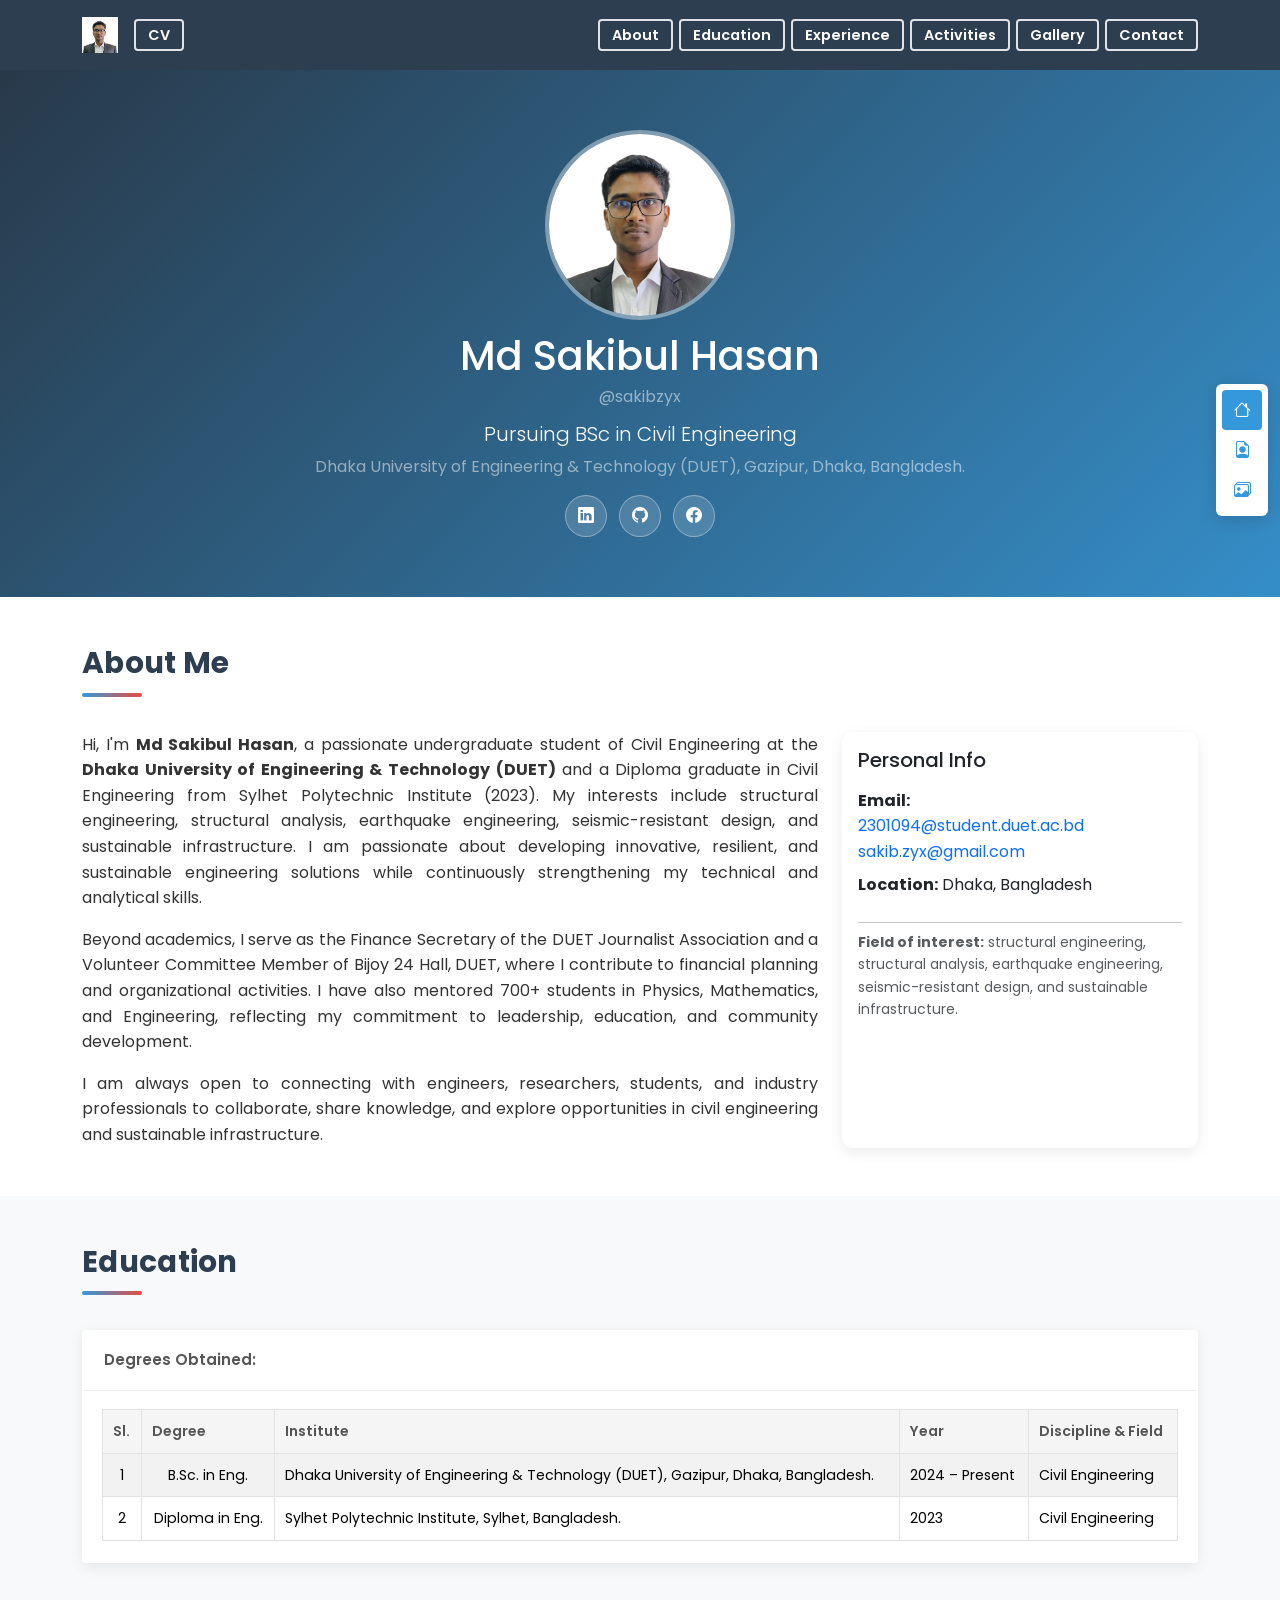
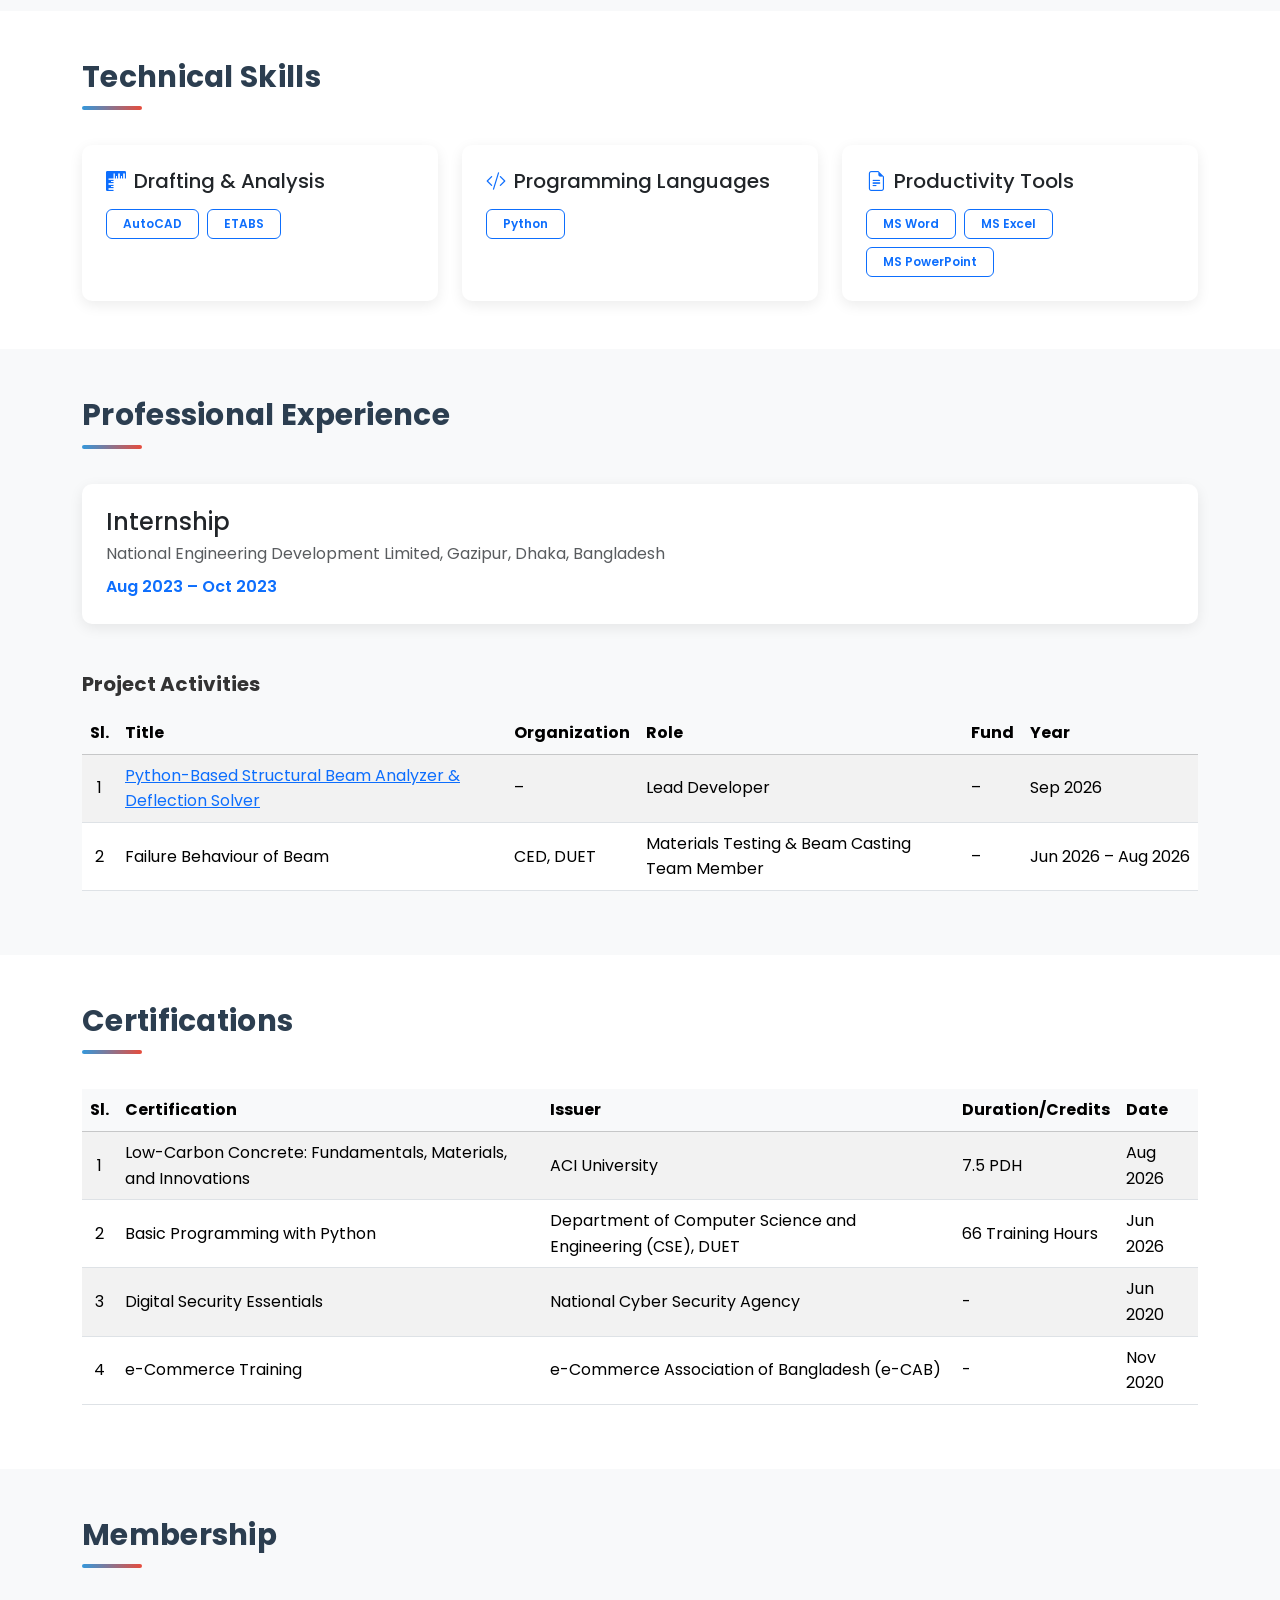
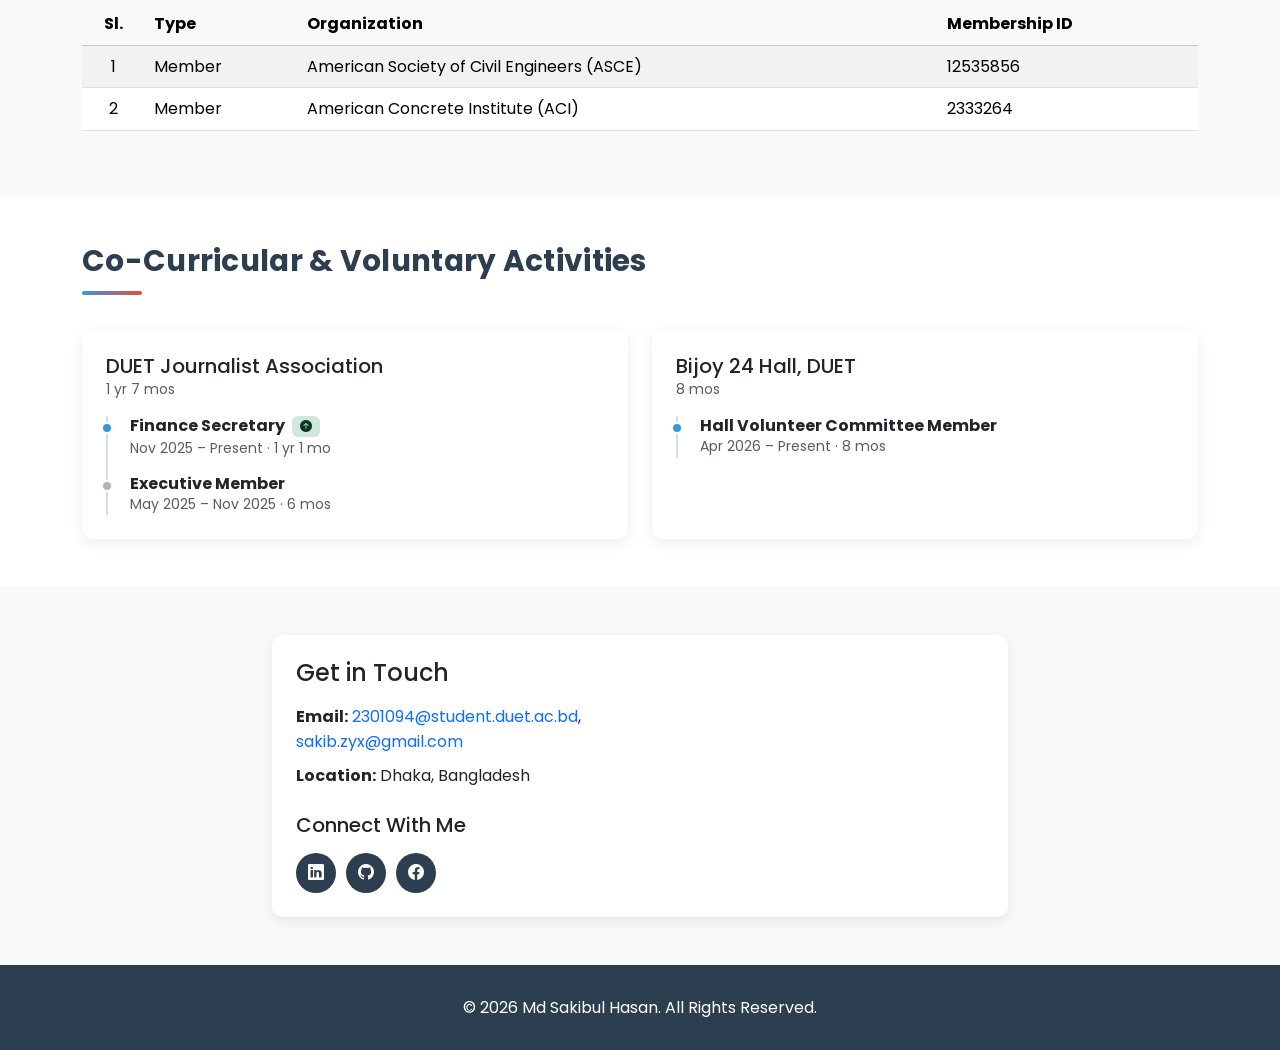
==== commit 081aeff2: "Update index.html" ====
--- a/index.html
+++ b/index.html
@@ -451,7 +451,7 @@
         <div class="container">
           <h2 class="section-title">Professional Experience</h2>
           <div class="card p-4">
-            <h3 class="h4 mb-1">Engineering Intern</h3>
+            <h3 class="h4 mb-1">Internship</h3>
             <p class="text-muted mb-2">National Engineering Development Limited, Gazipur, Dhaka, Bangladesh</p>
             <p class="mb-0 text-primary fw-semibold"><time datetime="2023-08">Aug 2023</time> – <time datetime="2023-10">Oct 2023</time></p>
           </div>
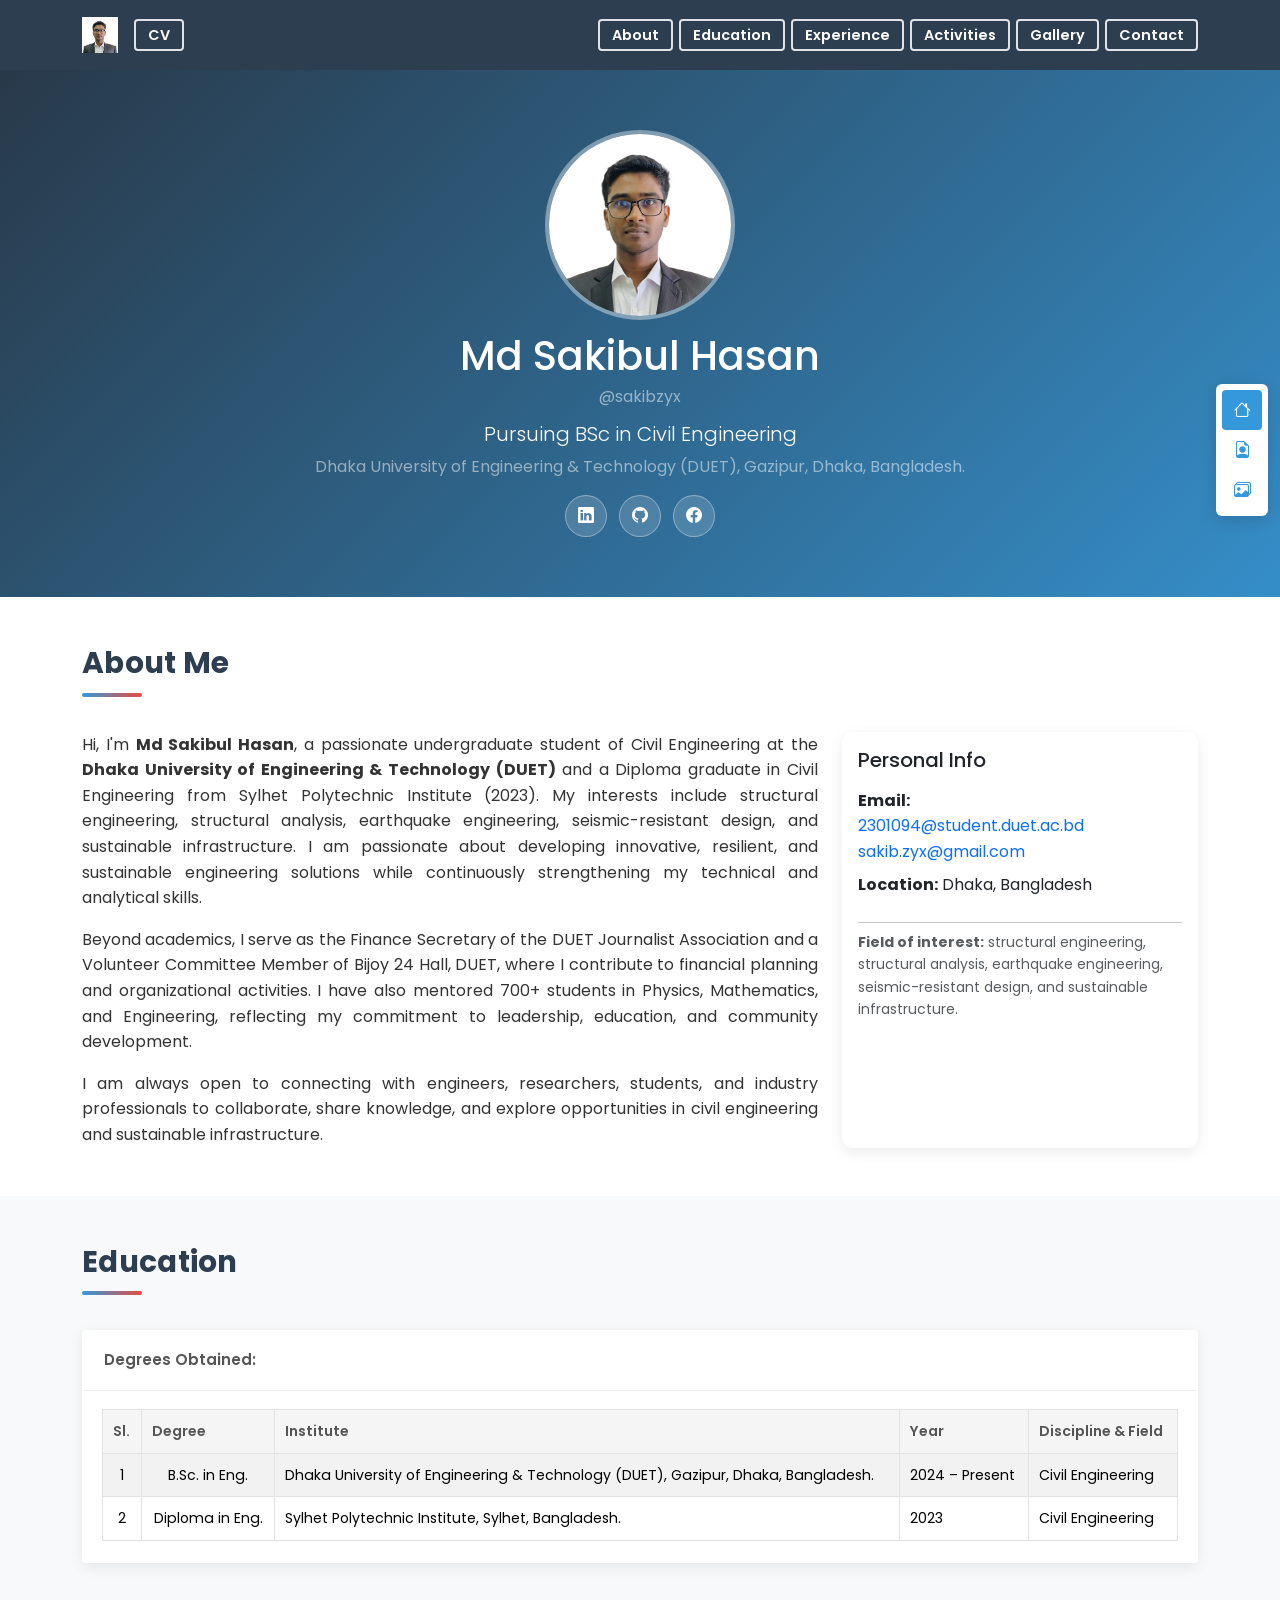
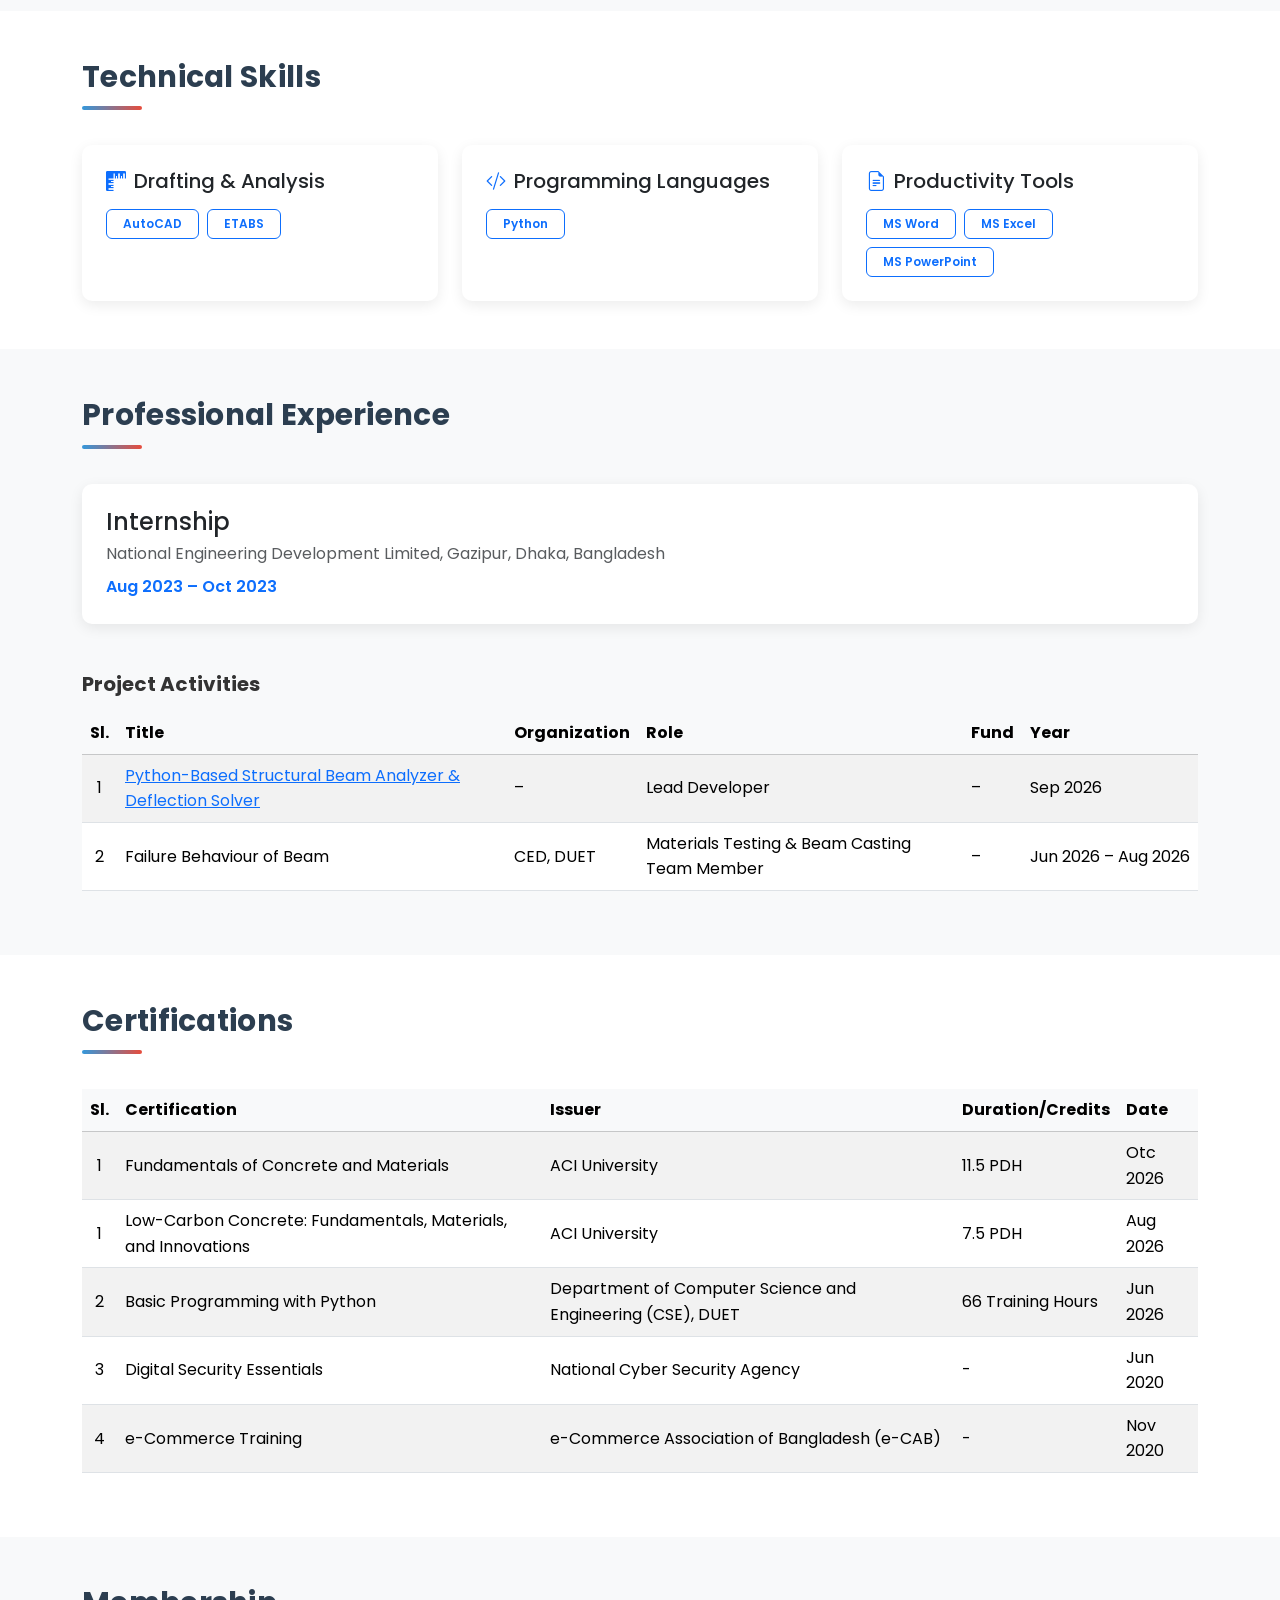
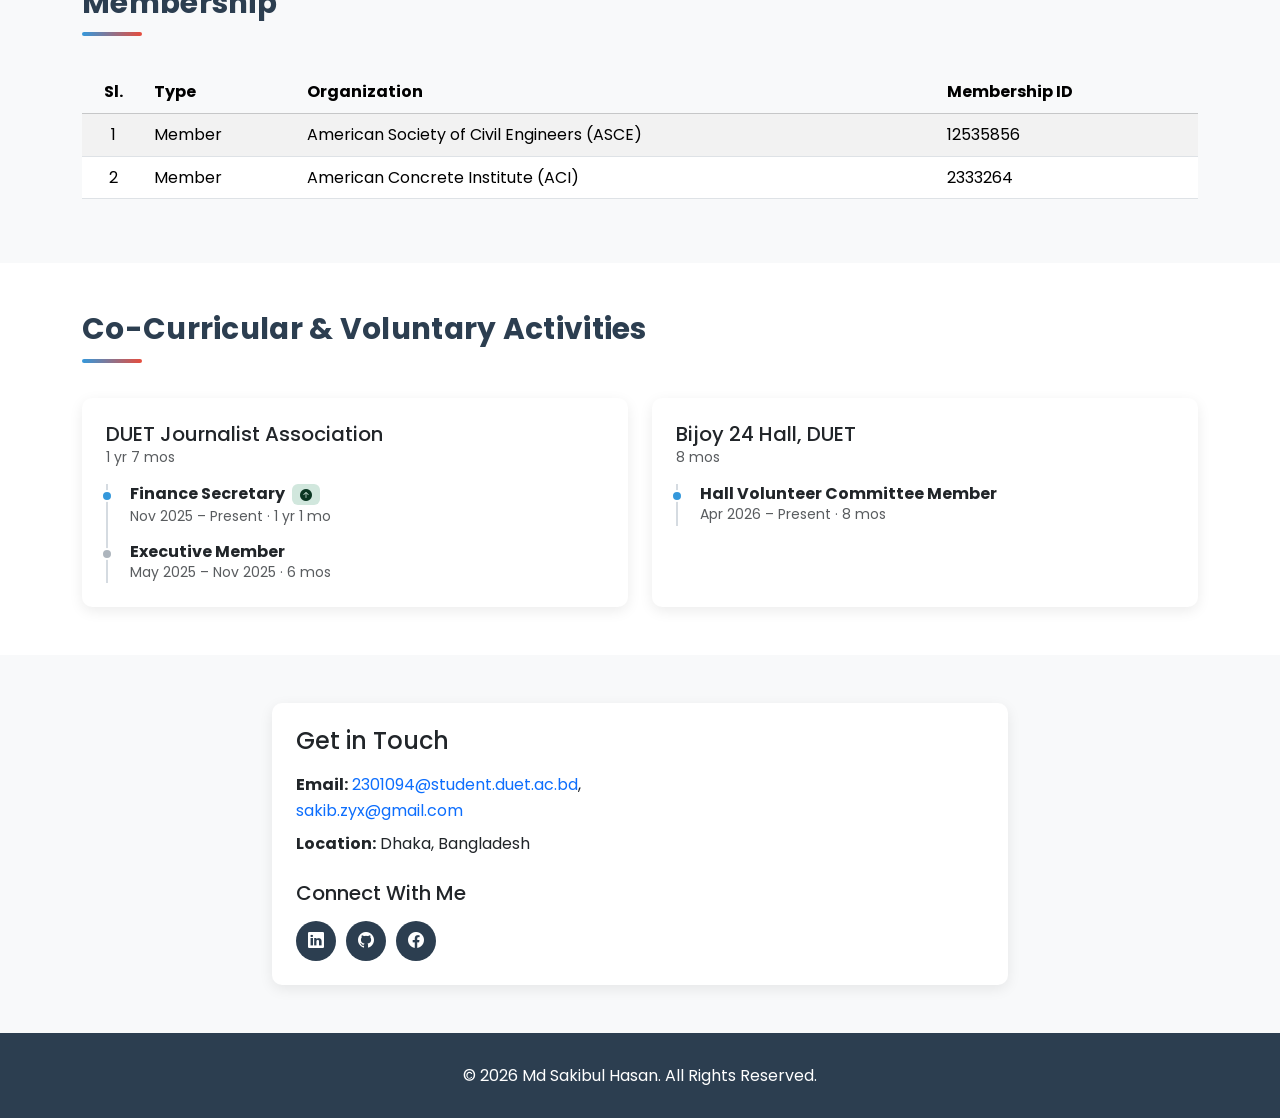
==== commit ba0678cf: "Add new course entry to index.html" ====
--- a/index.html
+++ b/index.html
@@ -512,6 +512,7 @@
                 </tr>
               </thead>
               <tbody>
+                <tr><td class="text-center">1</td><td>Fundamentals of Concrete and Materials</td><td>ACI University</td><td>11.5 PDH</td><td>Otc 2026</td></tr>
                 <tr><td class="text-center">1</td><td>Low-Carbon Concrete: Fundamentals, Materials, and Innovations</td><td>ACI University</td><td>7.5 PDH</td><td>Aug 2026</td></tr>
                 <tr><td class="text-center">2</td><td>Basic Programming with Python</td><td>Department of Computer Science and Engineering (CSE), DUET</td><td>66 Training Hours</td><td>Jun 2026</td></tr>
                 <tr><td class="text-center">3</td><td>Digital Security Essentials</td><td>National Cyber Security Agency</td><td>-</td><td>Jun 2020</td></tr>
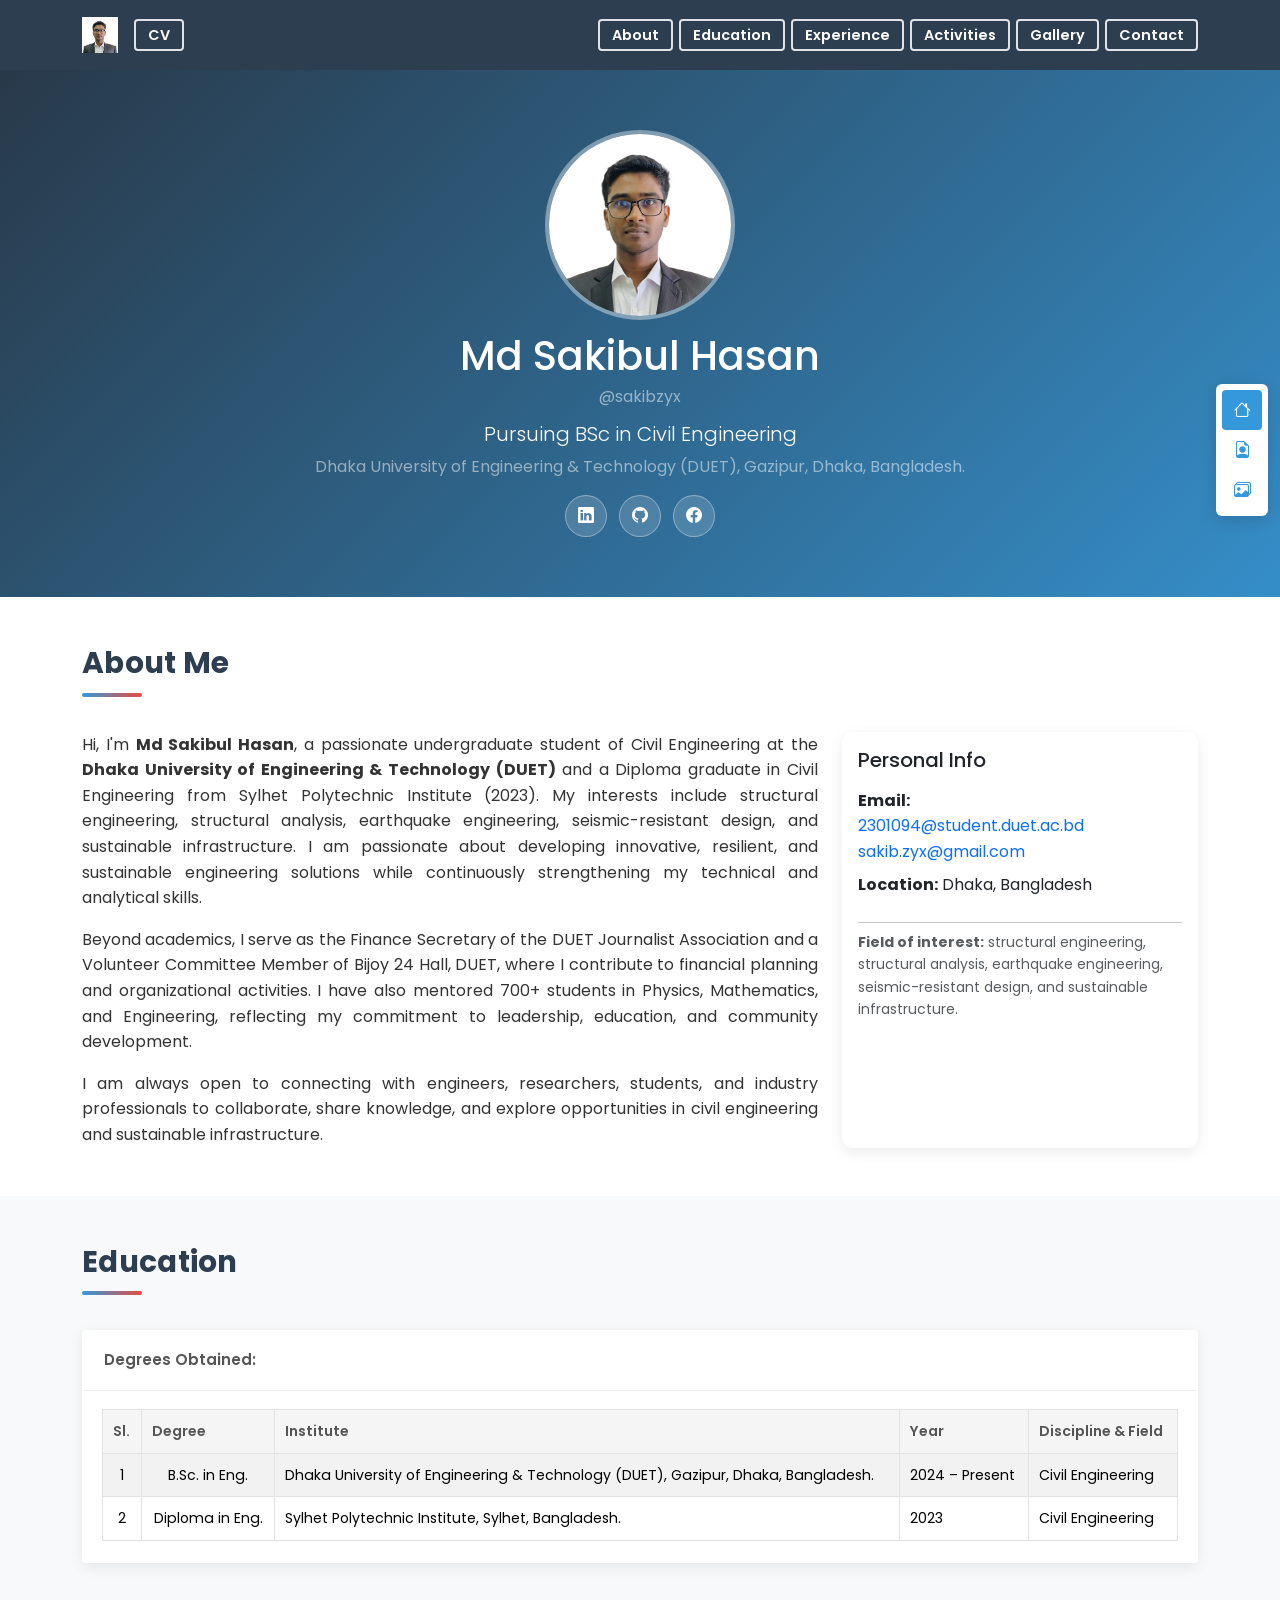
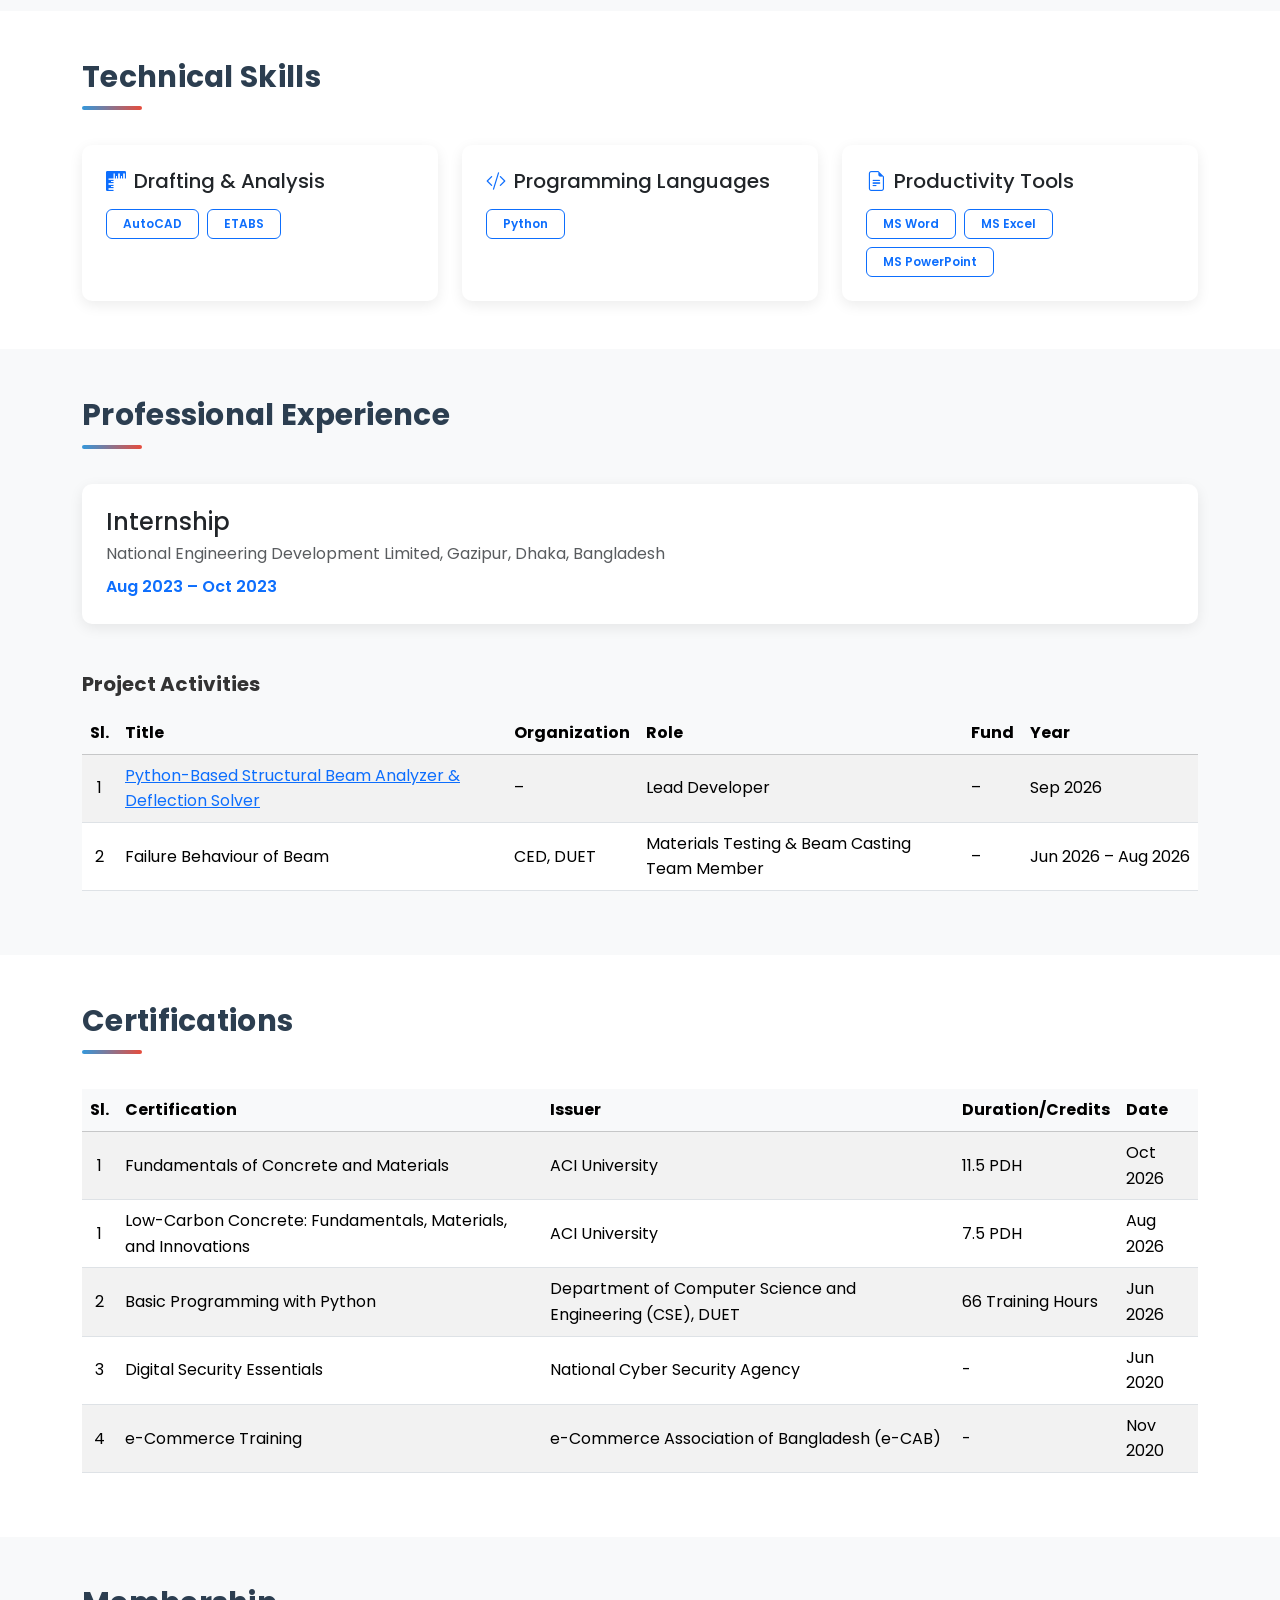
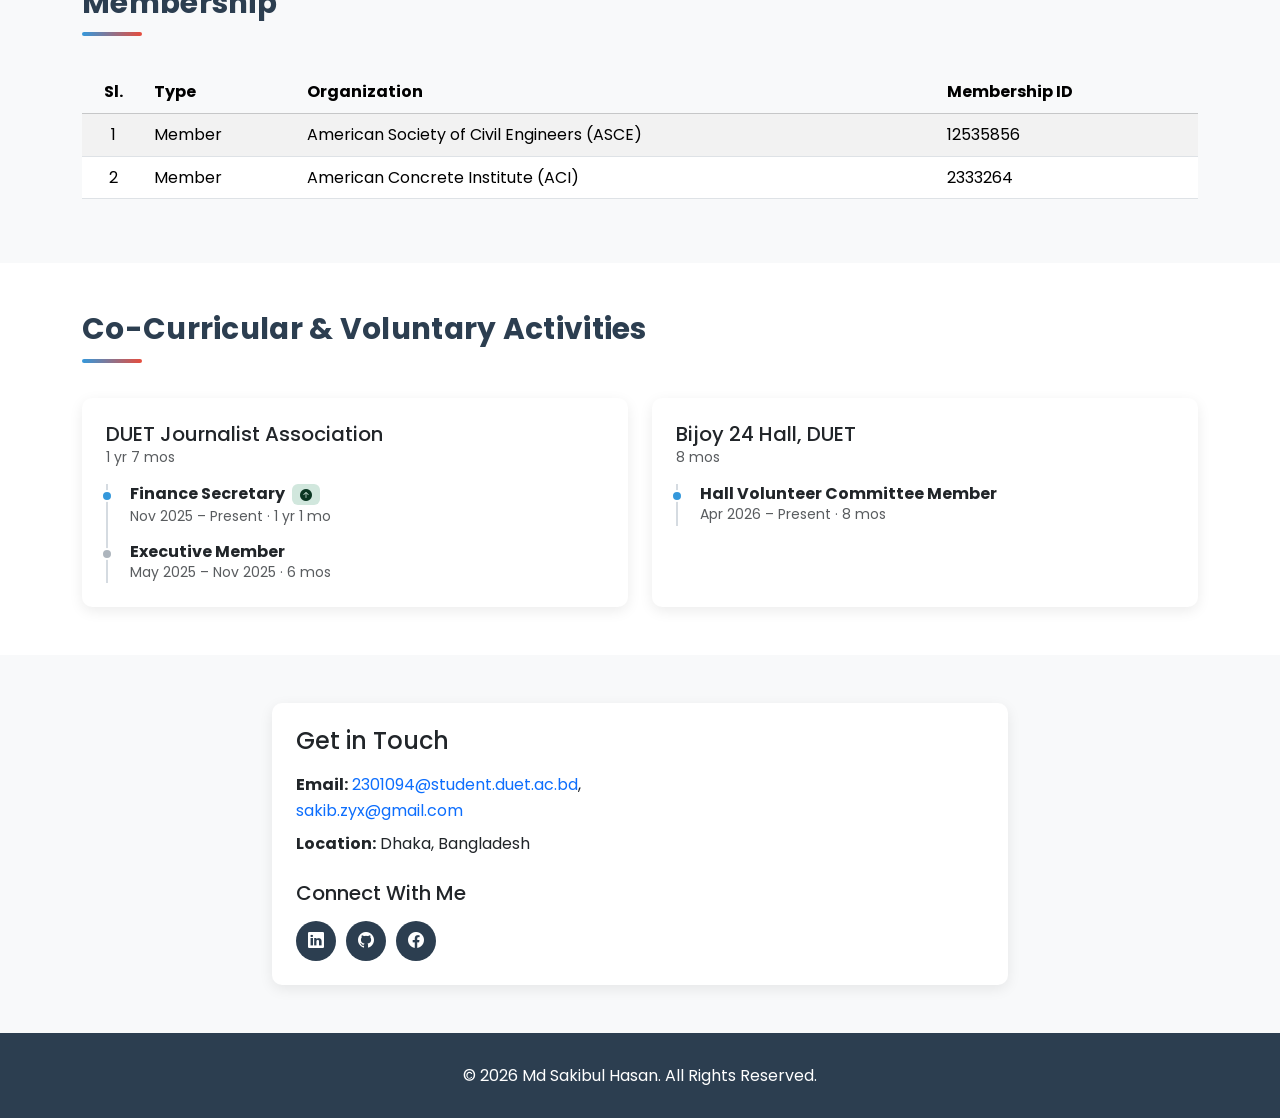
==== commit fd1700fb: "Correct date format from 'Otc' to 'Oct'" ====
--- a/index.html
+++ b/index.html
@@ -512,7 +512,7 @@
                 </tr>
               </thead>
               <tbody>
-                <tr><td class="text-center">1</td><td>Fundamentals of Concrete and Materials</td><td>ACI University</td><td>11.5 PDH</td><td>Otc 2026</td></tr>
+                <tr><td class="text-center">1</td><td>Fundamentals of Concrete and Materials</td><td>ACI University</td><td>11.5 PDH</td><td>Oct 2026</td></tr>
                 <tr><td class="text-center">1</td><td>Low-Carbon Concrete: Fundamentals, Materials, and Innovations</td><td>ACI University</td><td>7.5 PDH</td><td>Aug 2026</td></tr>
                 <tr><td class="text-center">2</td><td>Basic Programming with Python</td><td>Department of Computer Science and Engineering (CSE), DUET</td><td>66 Training Hours</td><td>Jun 2026</td></tr>
                 <tr><td class="text-center">3</td><td>Digital Security Essentials</td><td>National Cyber Security Agency</td><td>-</td><td>Jun 2020</td></tr>
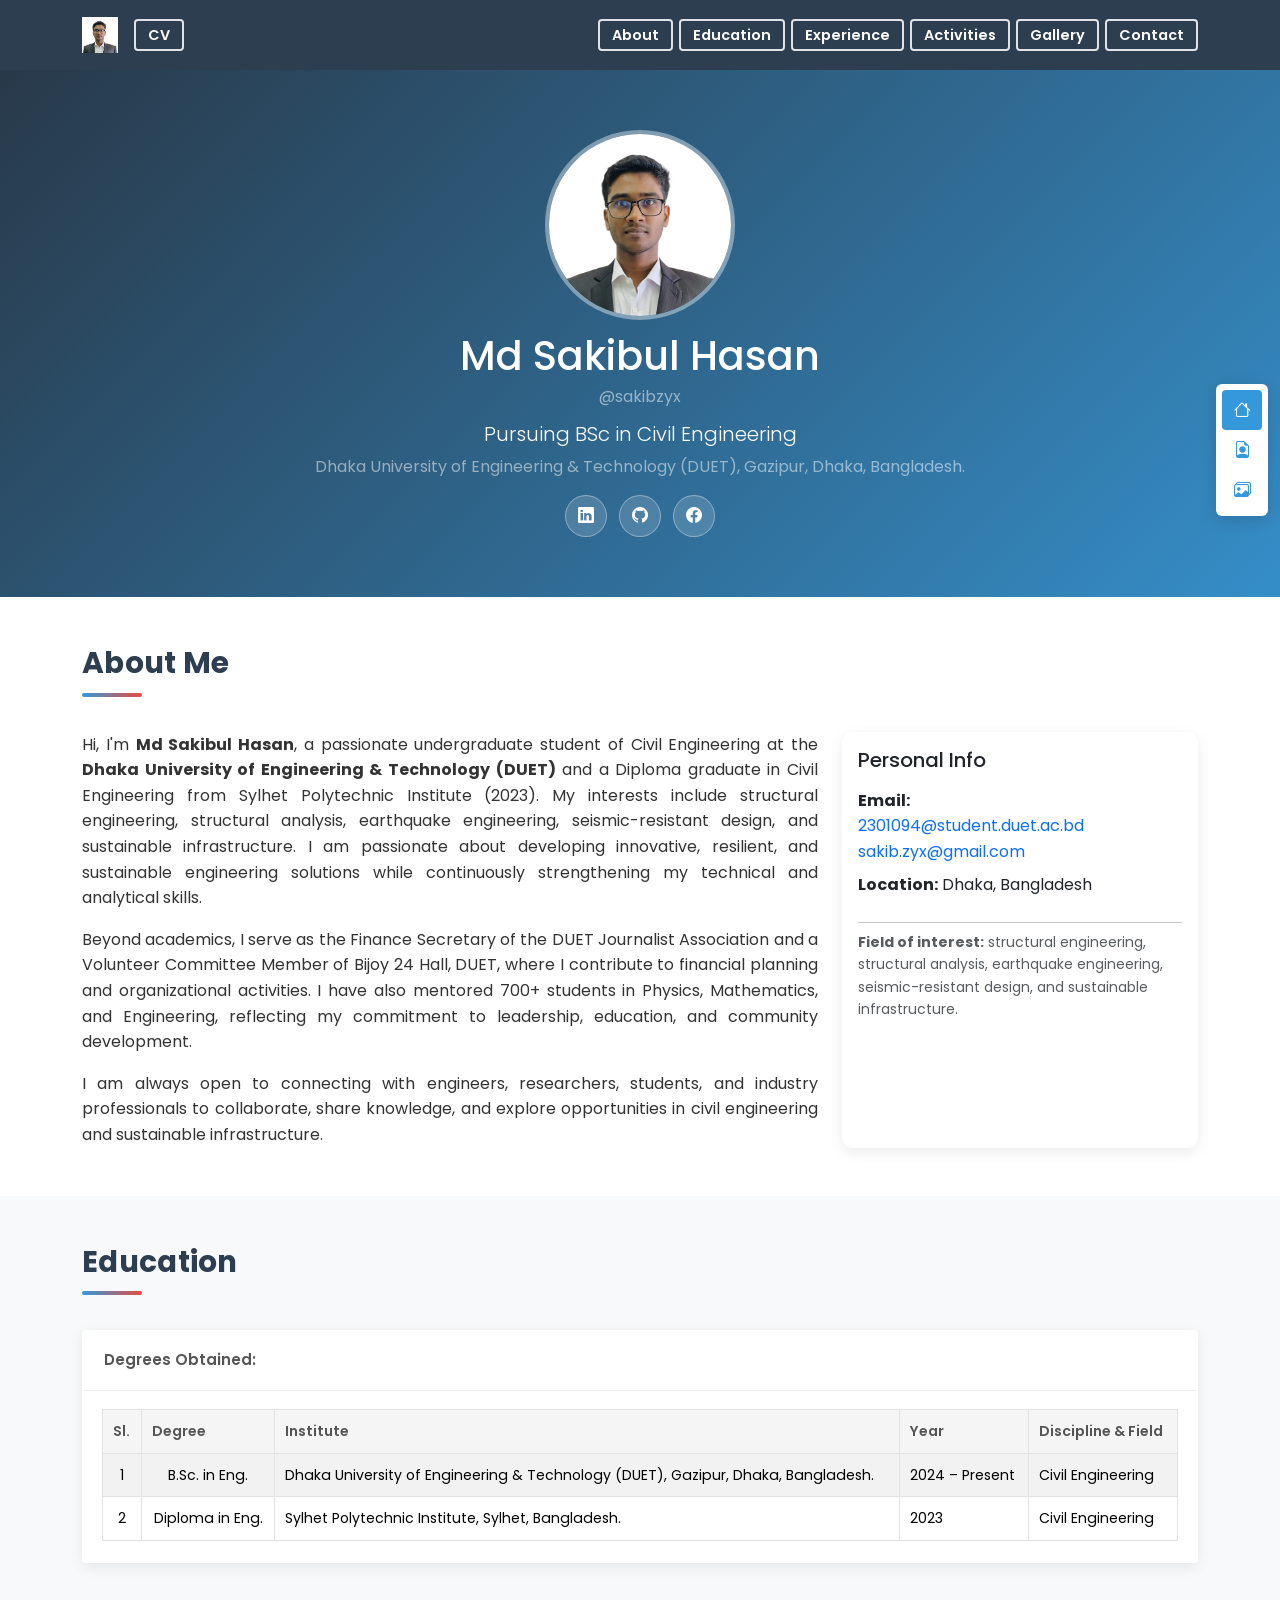
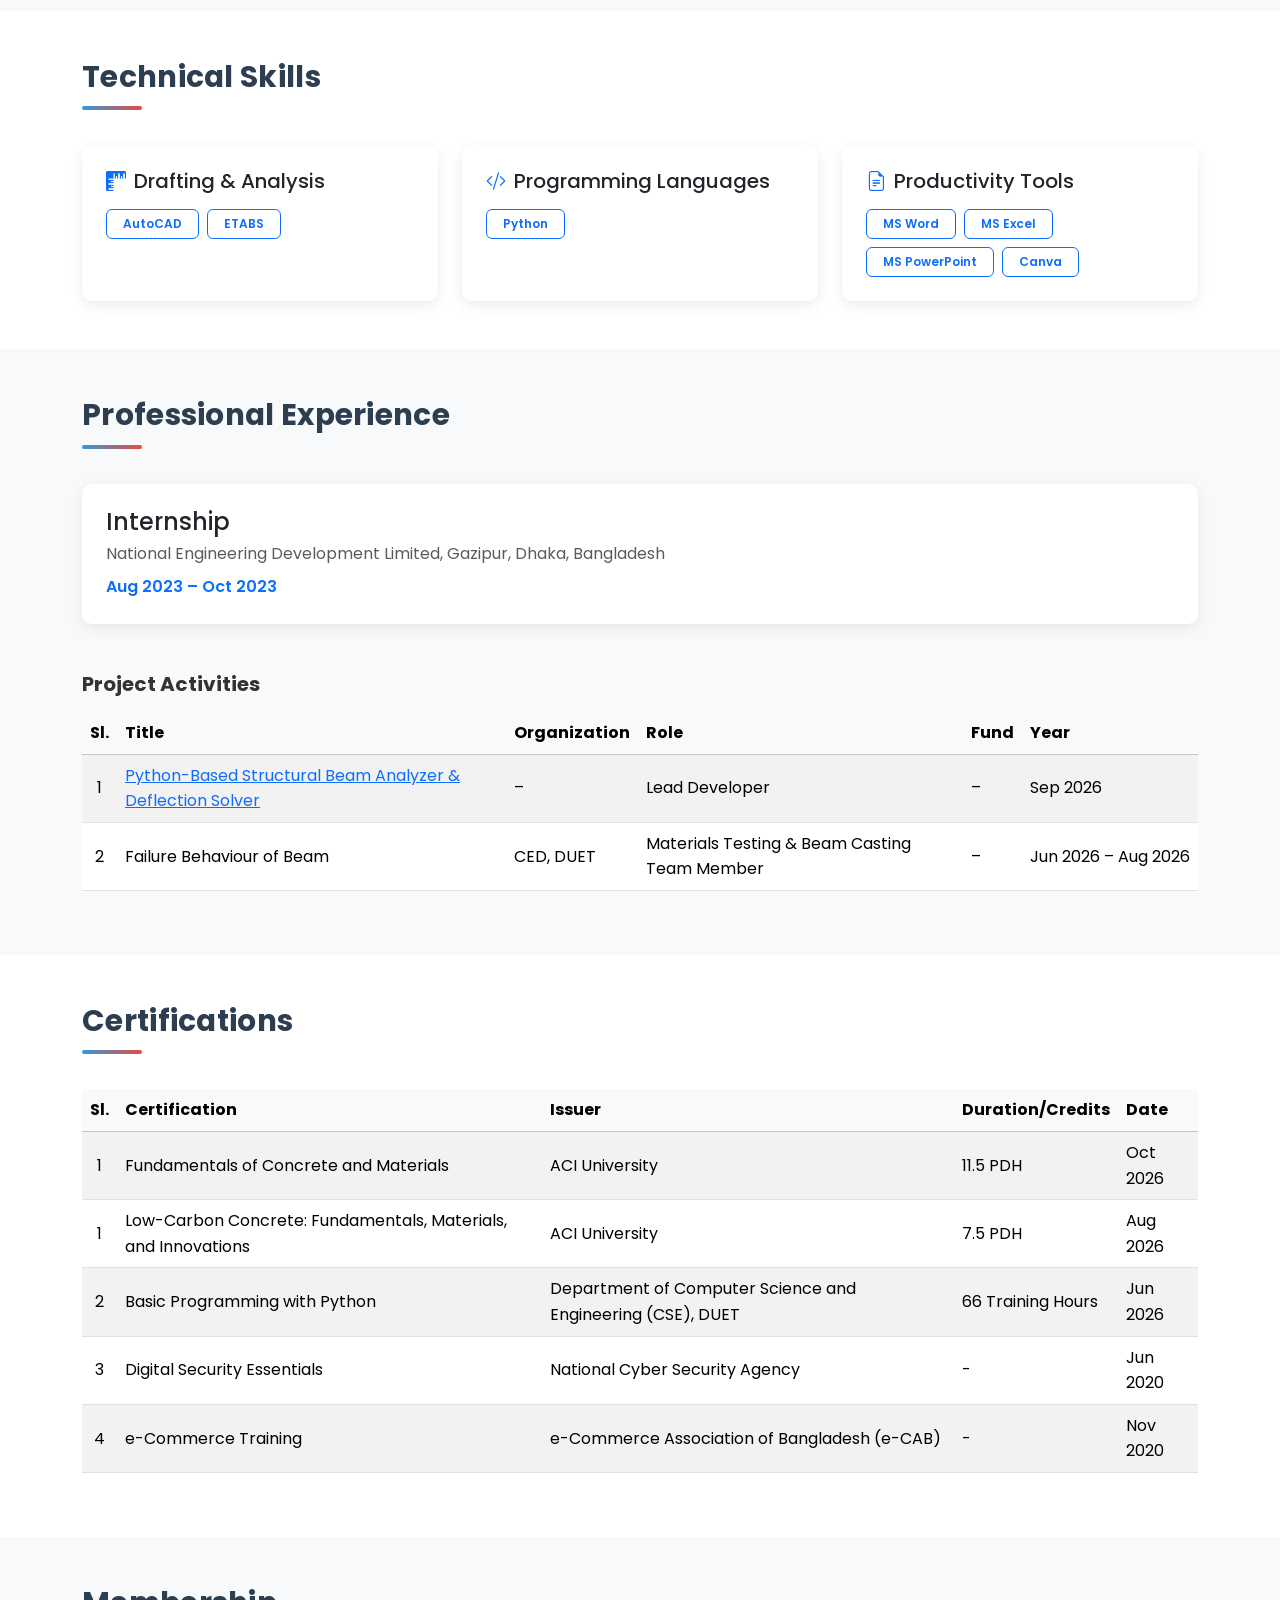
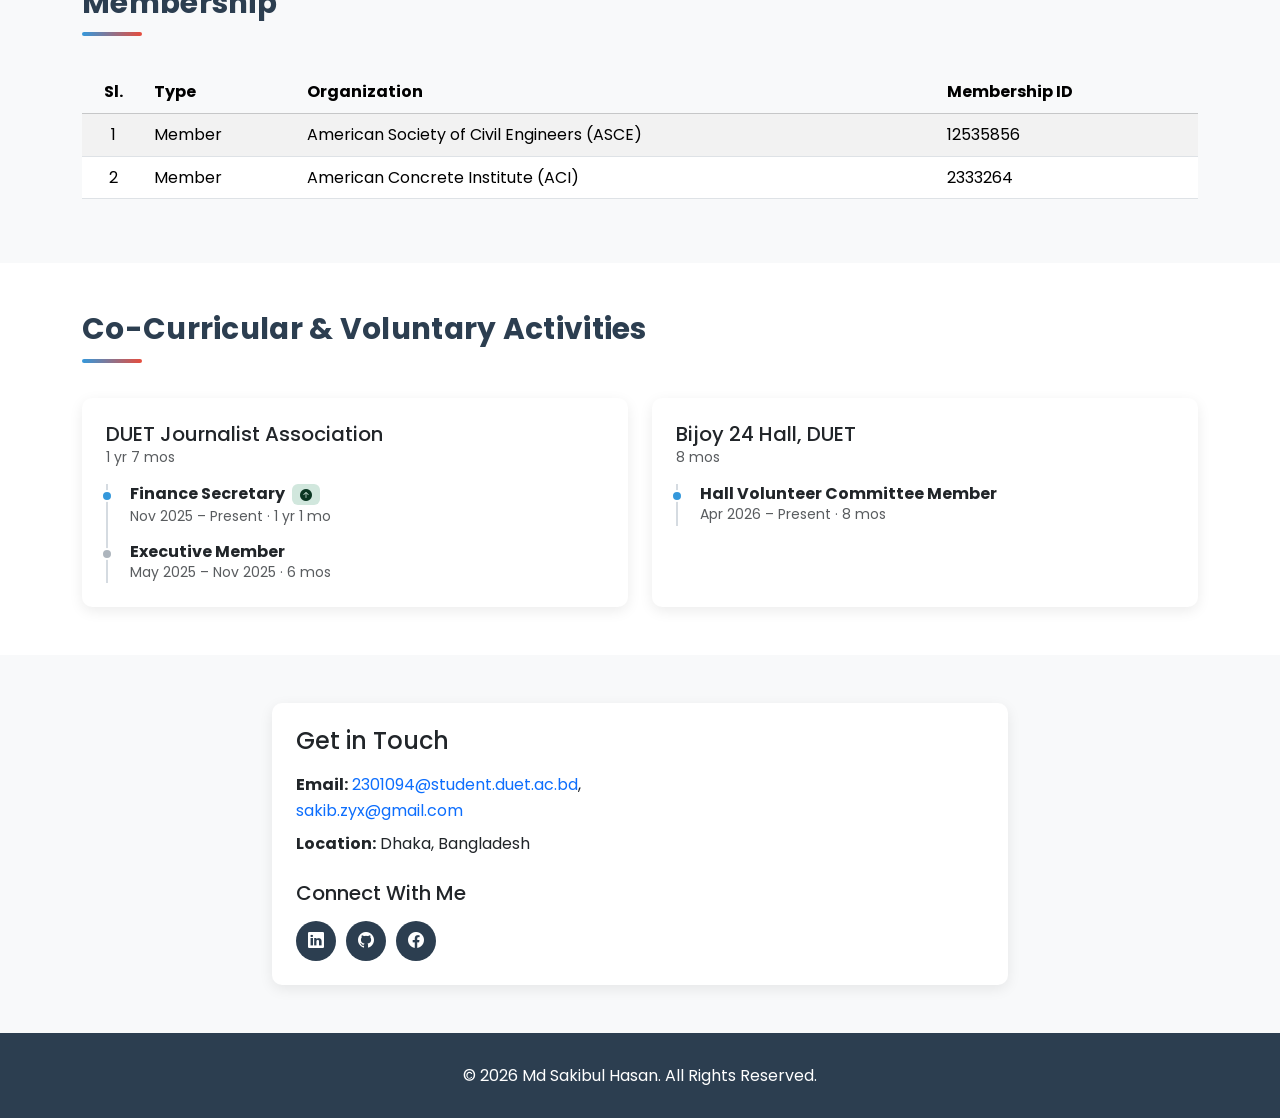
==== commit 1e1eb686: "Update index.html" ====
--- a/index.html
+++ b/index.html
@@ -439,6 +439,7 @@
                   <span class="badge border border-primary text-primary fw-semibold px-3 py-2">MS Word</span>
                   <span class="badge border border-primary text-primary fw-semibold px-3 py-2">MS Excel</span>
                   <span class="badge border border-primary text-primary fw-semibold px-3 py-2">MS PowerPoint</span>
+                  <span class="badge border border-primary text-primary fw-semibold px-3 py-2">Canva</span>
                 </div>
               </div>
             </div>
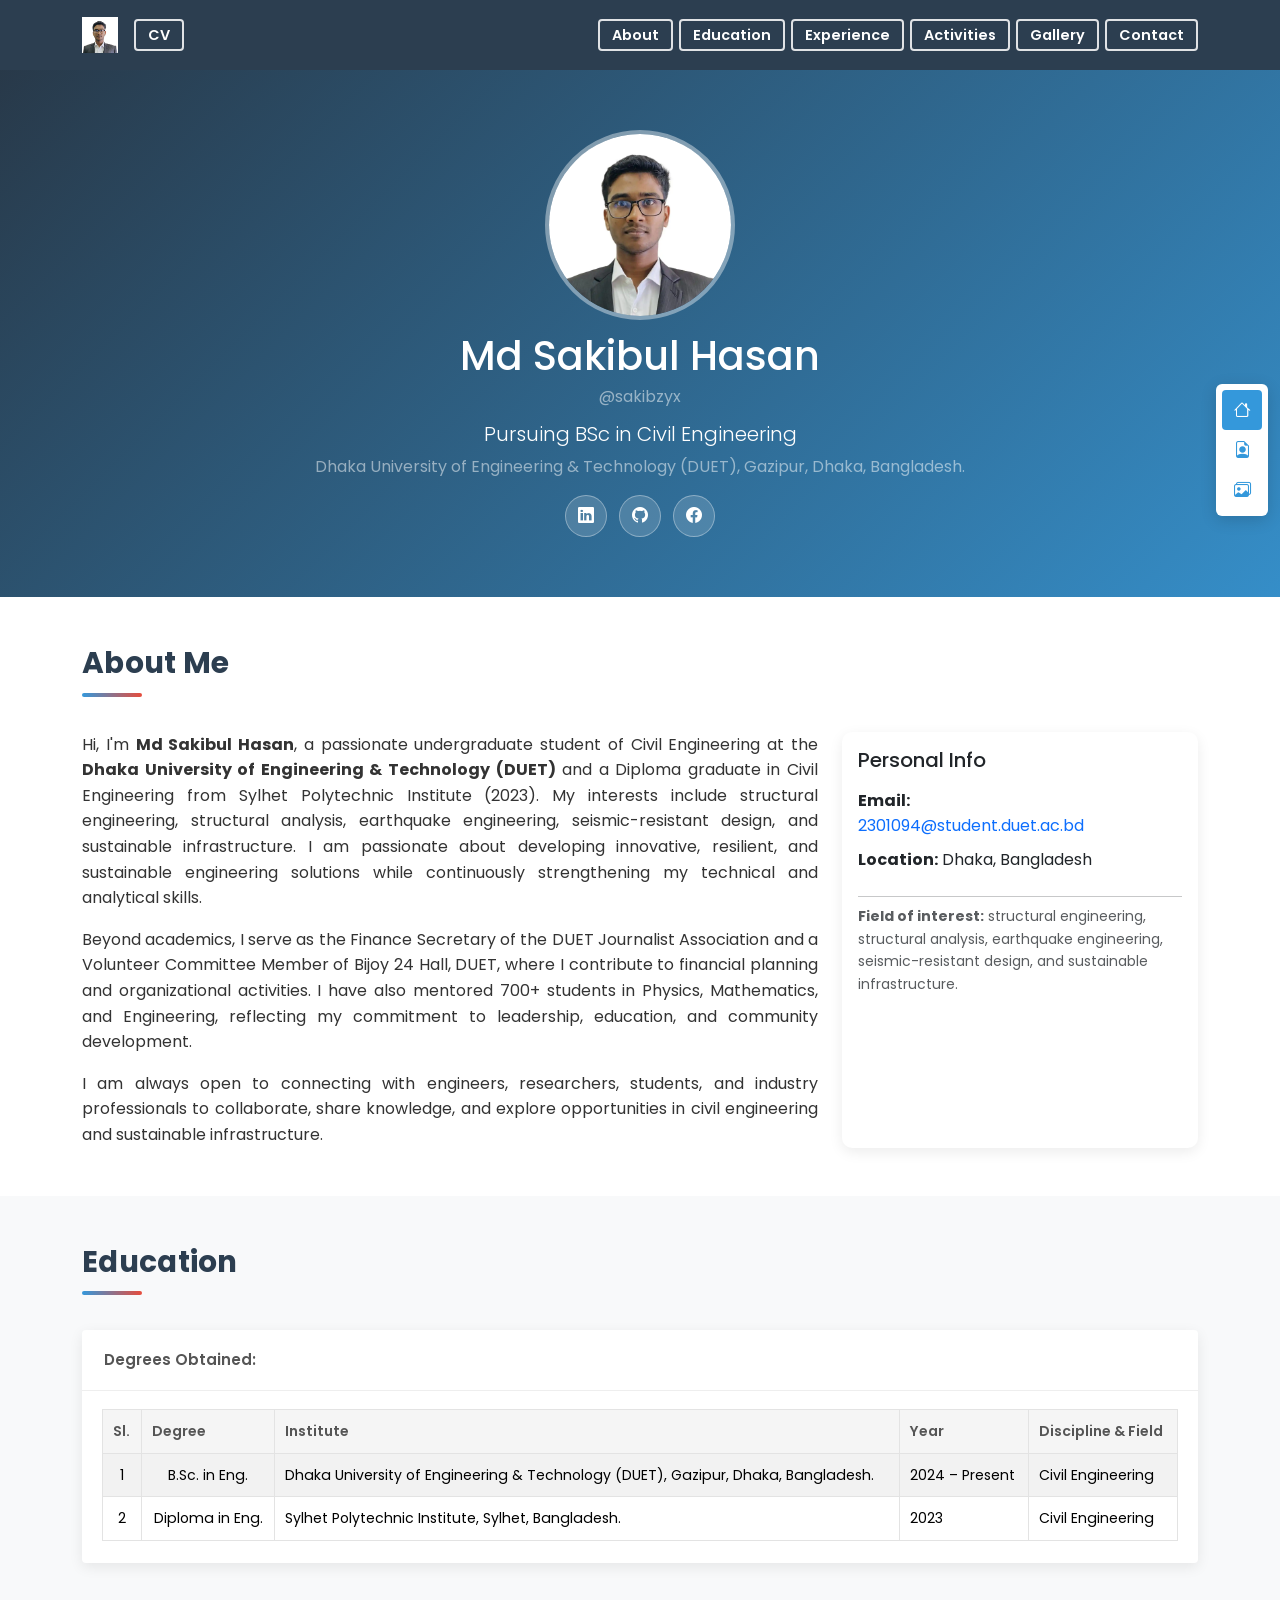
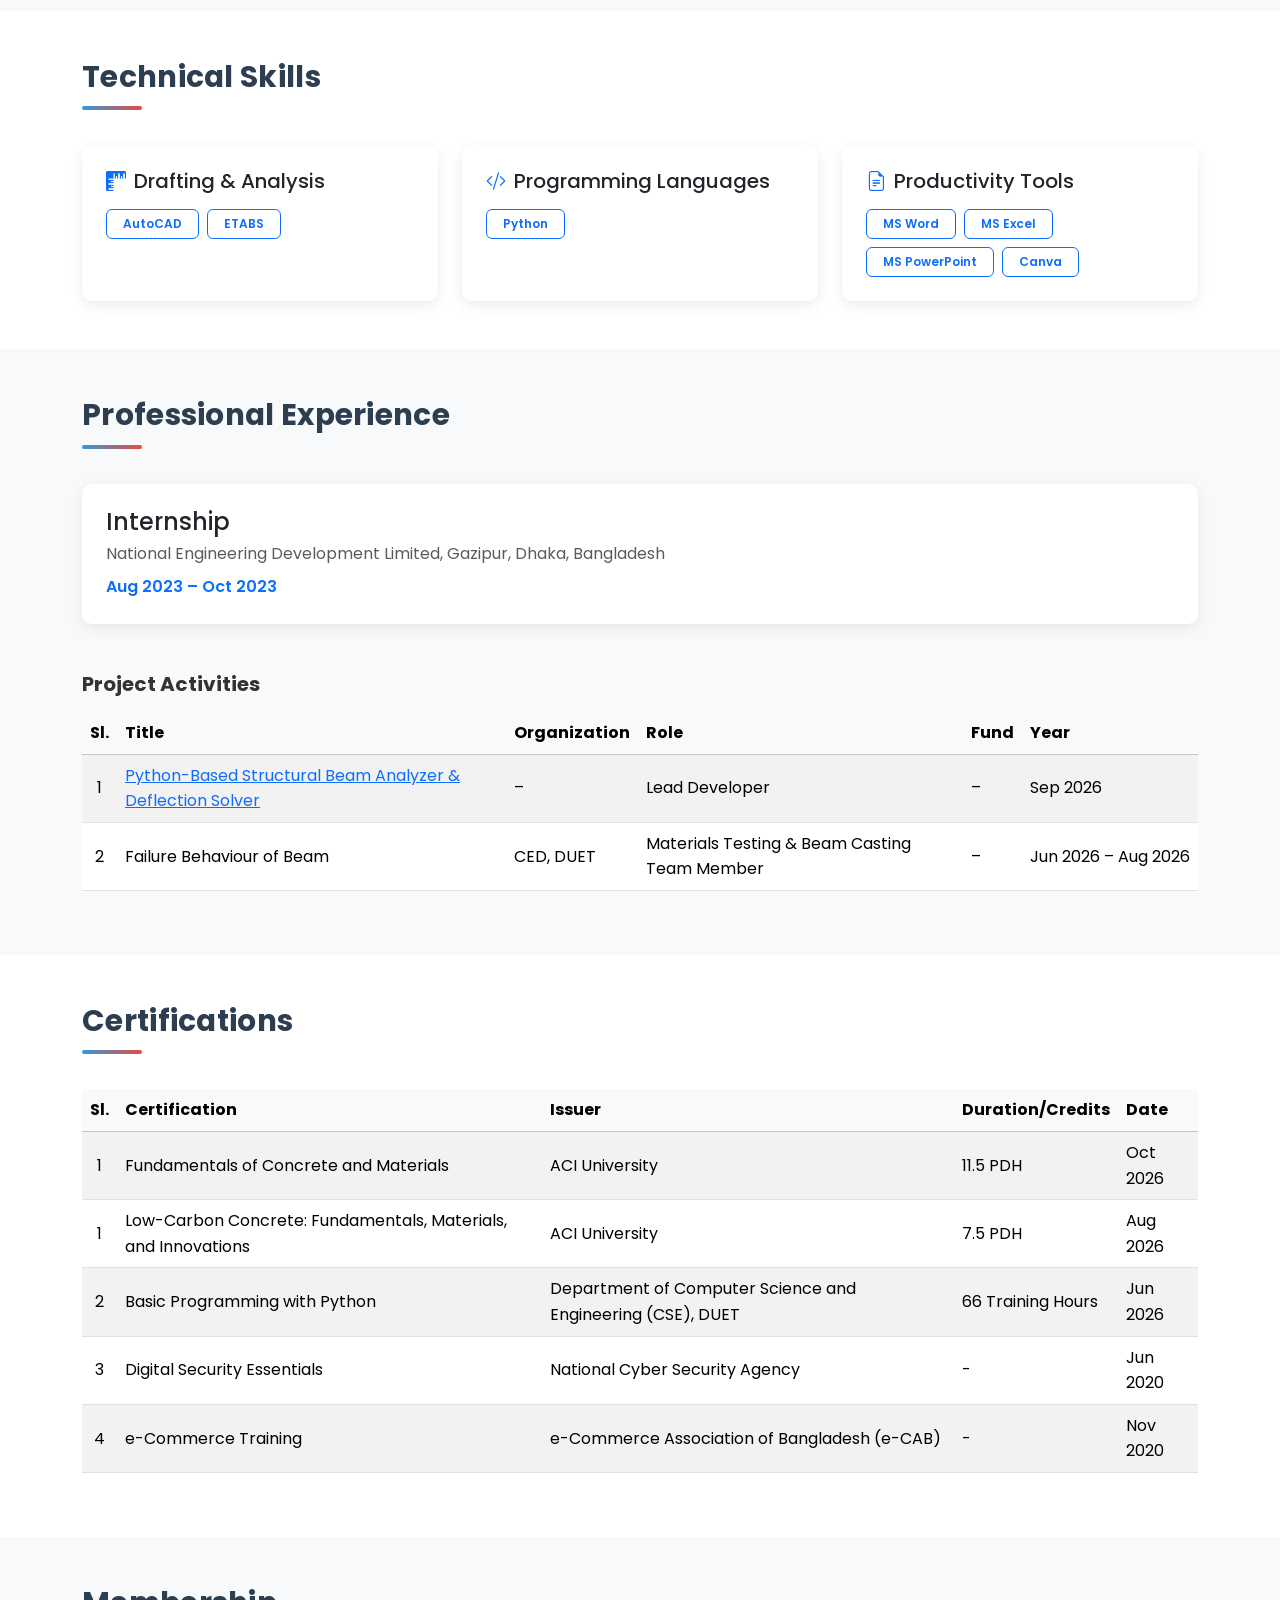
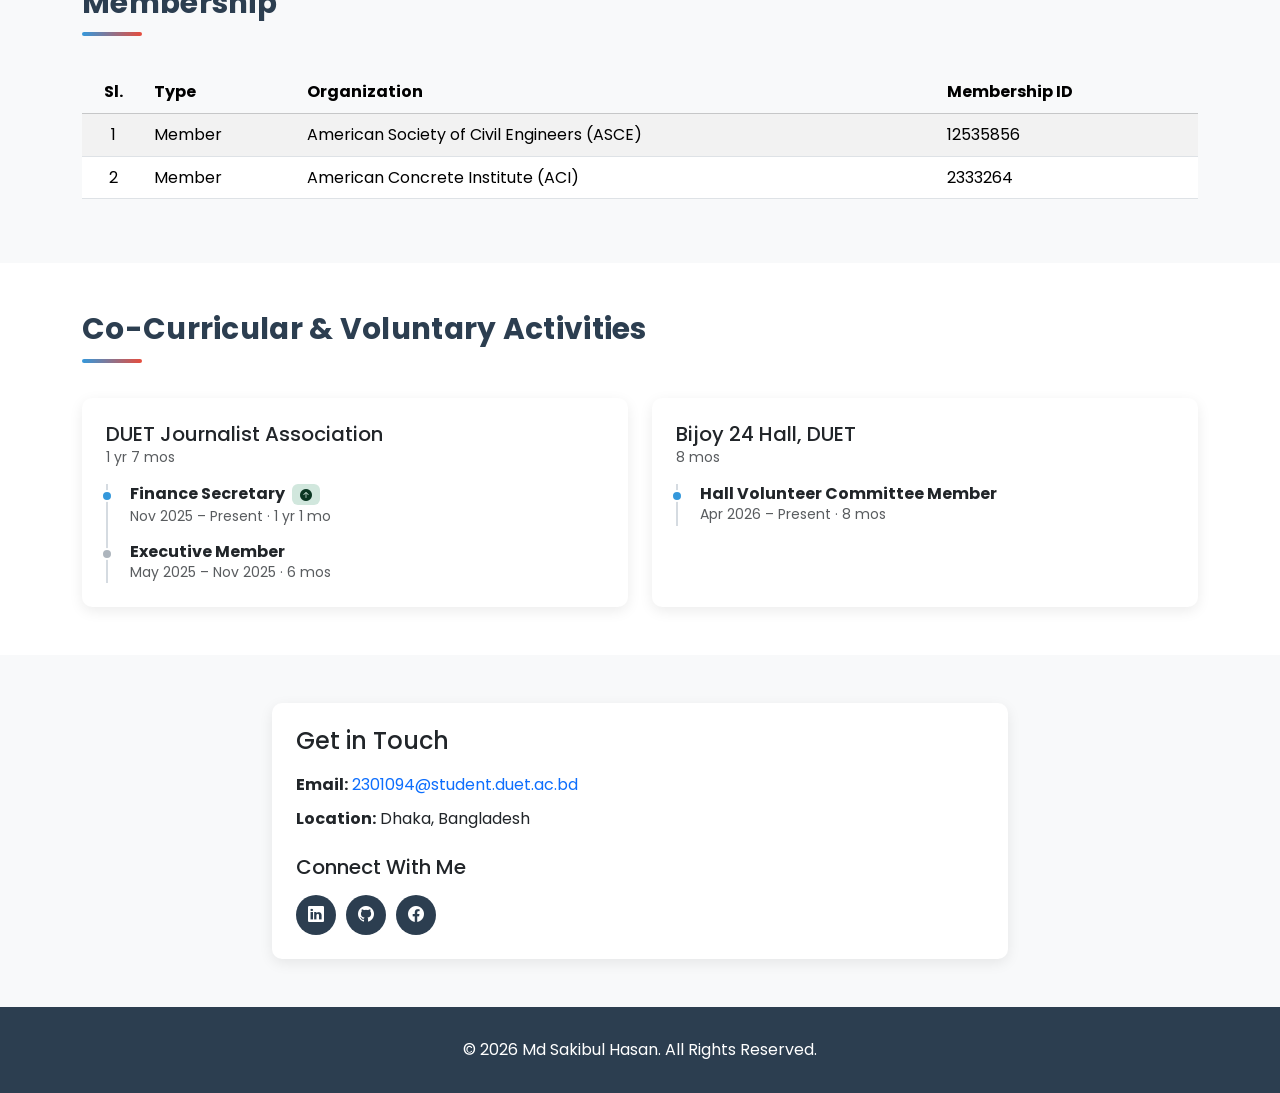
==== commit 3025c87f: "Remove duplicate email links from index.html" ====
--- a/index.html
+++ b/index.html
@@ -355,8 +355,7 @@
                 <h3 class="h5 mb-3">Personal Info</h3>
                 <p class="mb-2">
                   <strong>Email:</strong><br />
-                  <a href="mailto:2301094@student.duet.ac.bd" class="text-decoration-none">2301094@student.duet.ac.bd</a><br />
-                  <a href="mailto:sakib.zyx@gmail.com" class="text-decoration-none">sakib.zyx@gmail.com</a>
+                  <a href="mailto:2301094@student.duet.ac.bd" class="text-decoration-none">2301094@student.duet.ac.bd</a>
                 </p>
                 <p class="mb-3"><strong>Location:</strong> Dhaka, Bangladesh</p>
                 <hr class="my-2" />
@@ -603,8 +602,7 @@
                 <h2 class="h4 mb-3">Get in Touch</h2>
                 <p class="mb-2">
                   <strong>Email:</strong>
-                  <a href="mailto:2301094@student.duet.ac.bd" class="text-decoration-none">2301094@student.duet.ac.bd</a>,<br />
-                  <a href="mailto:sakib.zyx@gmail.com" class="text-decoration-none">sakib.zyx@gmail.com</a>
+                  <a href="mailto:2301094@student.duet.ac.bd" class="text-decoration-none">2301094@student.duet.ac.bd</a>
                 </p>
                 <p class="mb-4"><strong>Location:</strong> Dhaka, Bangladesh</p>
                 <h3 class="h5">Connect With Me</h3>
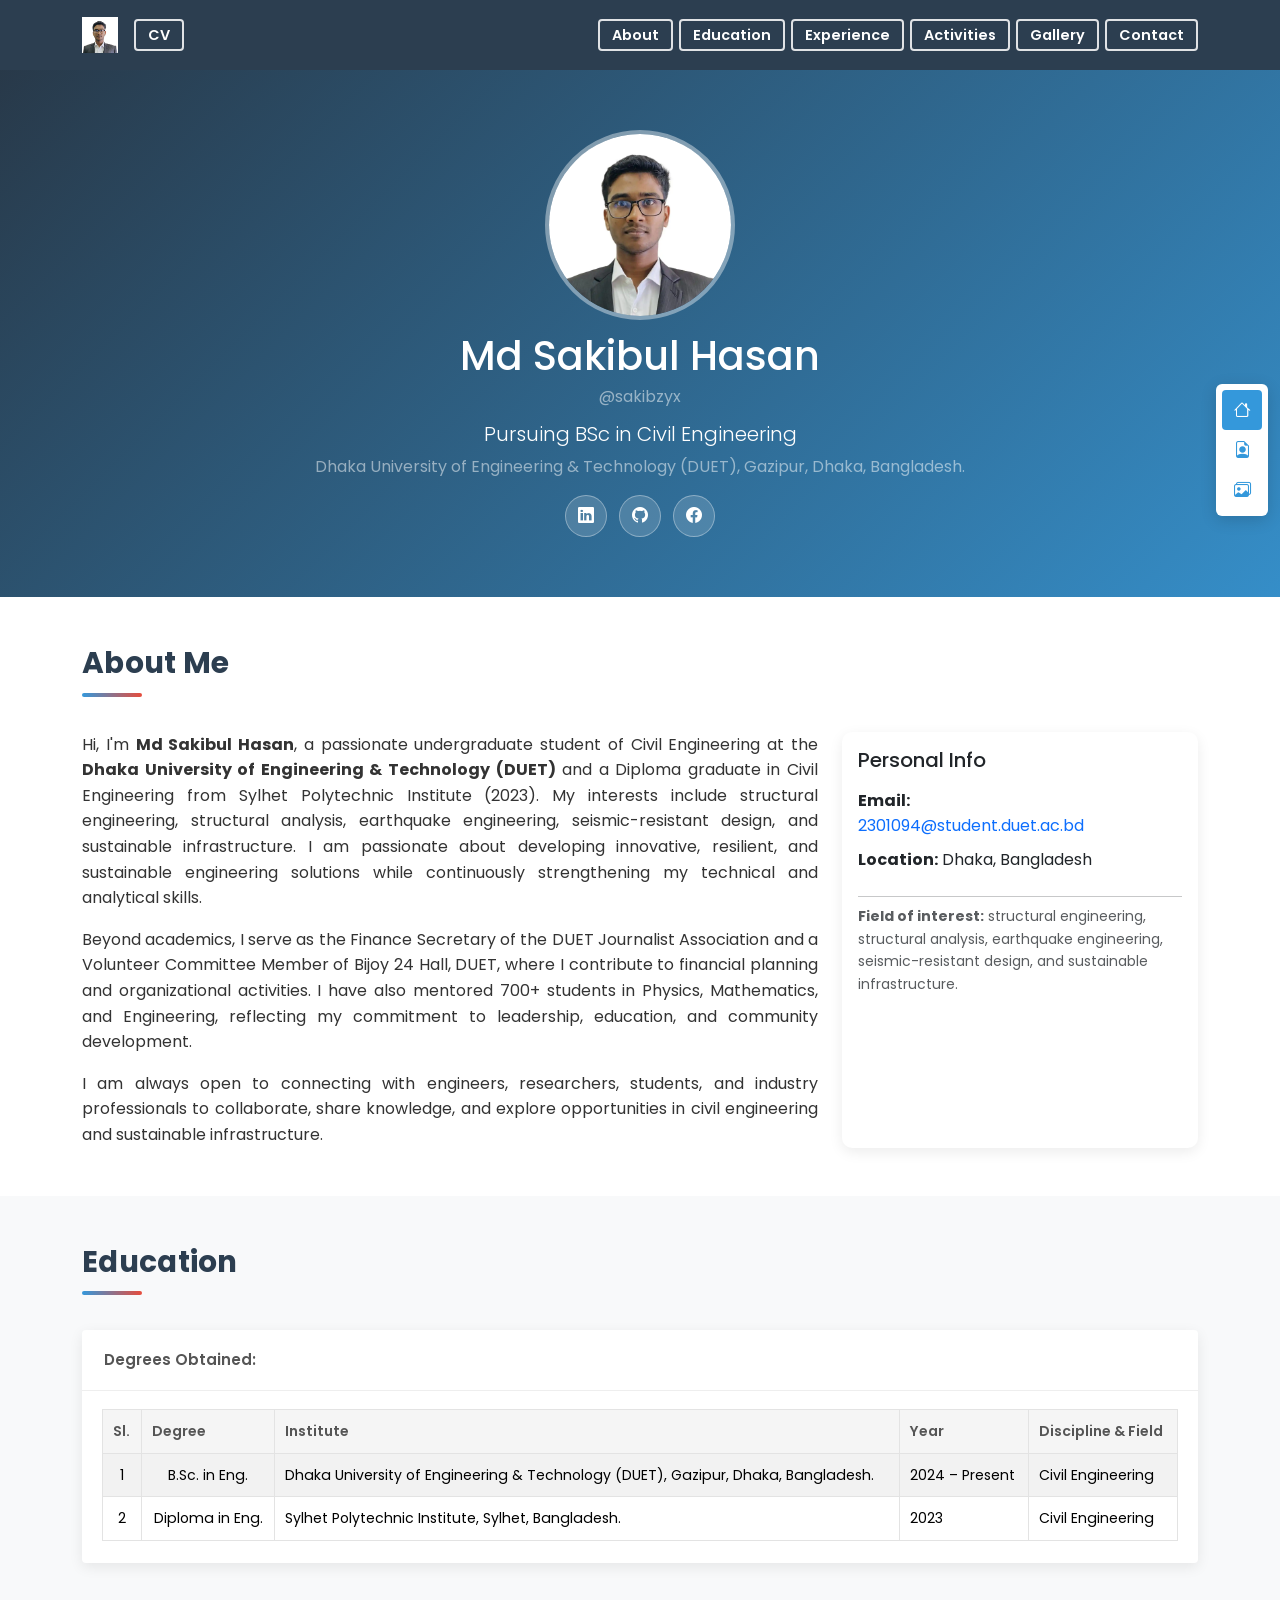
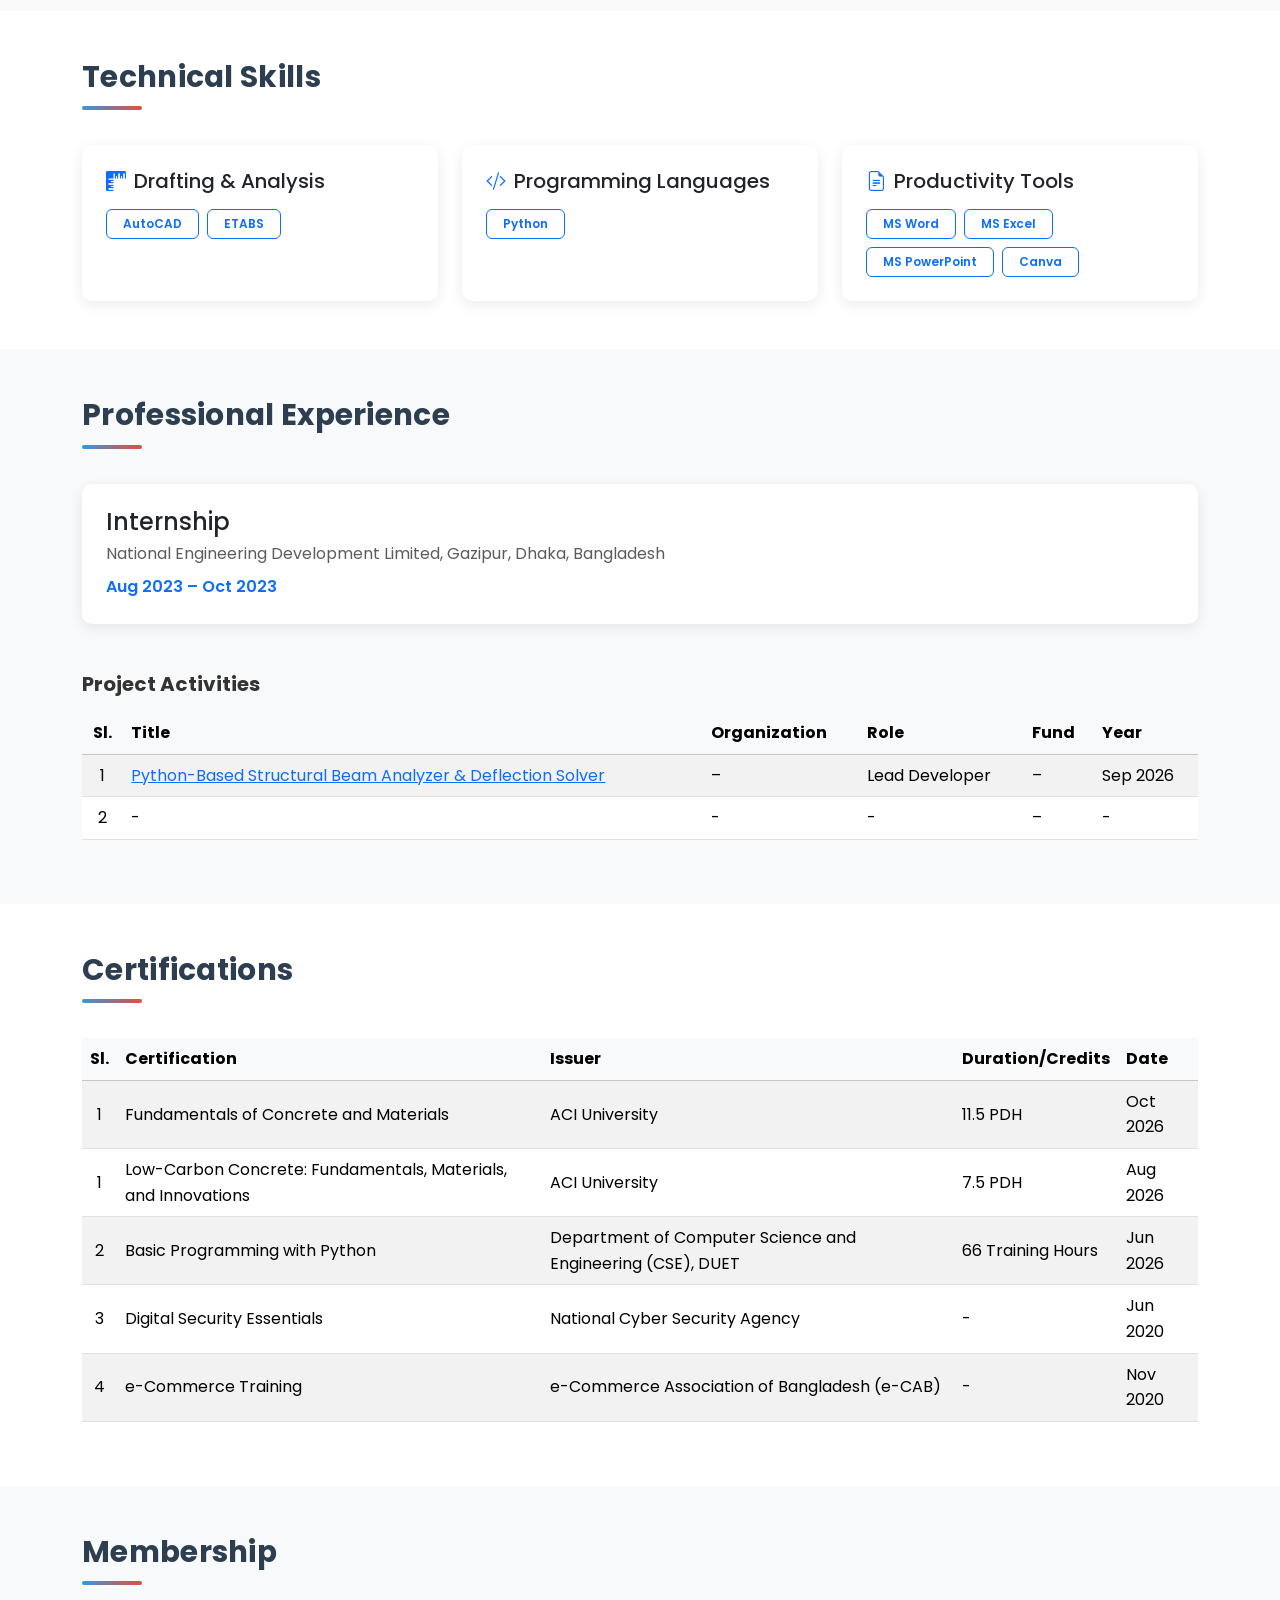
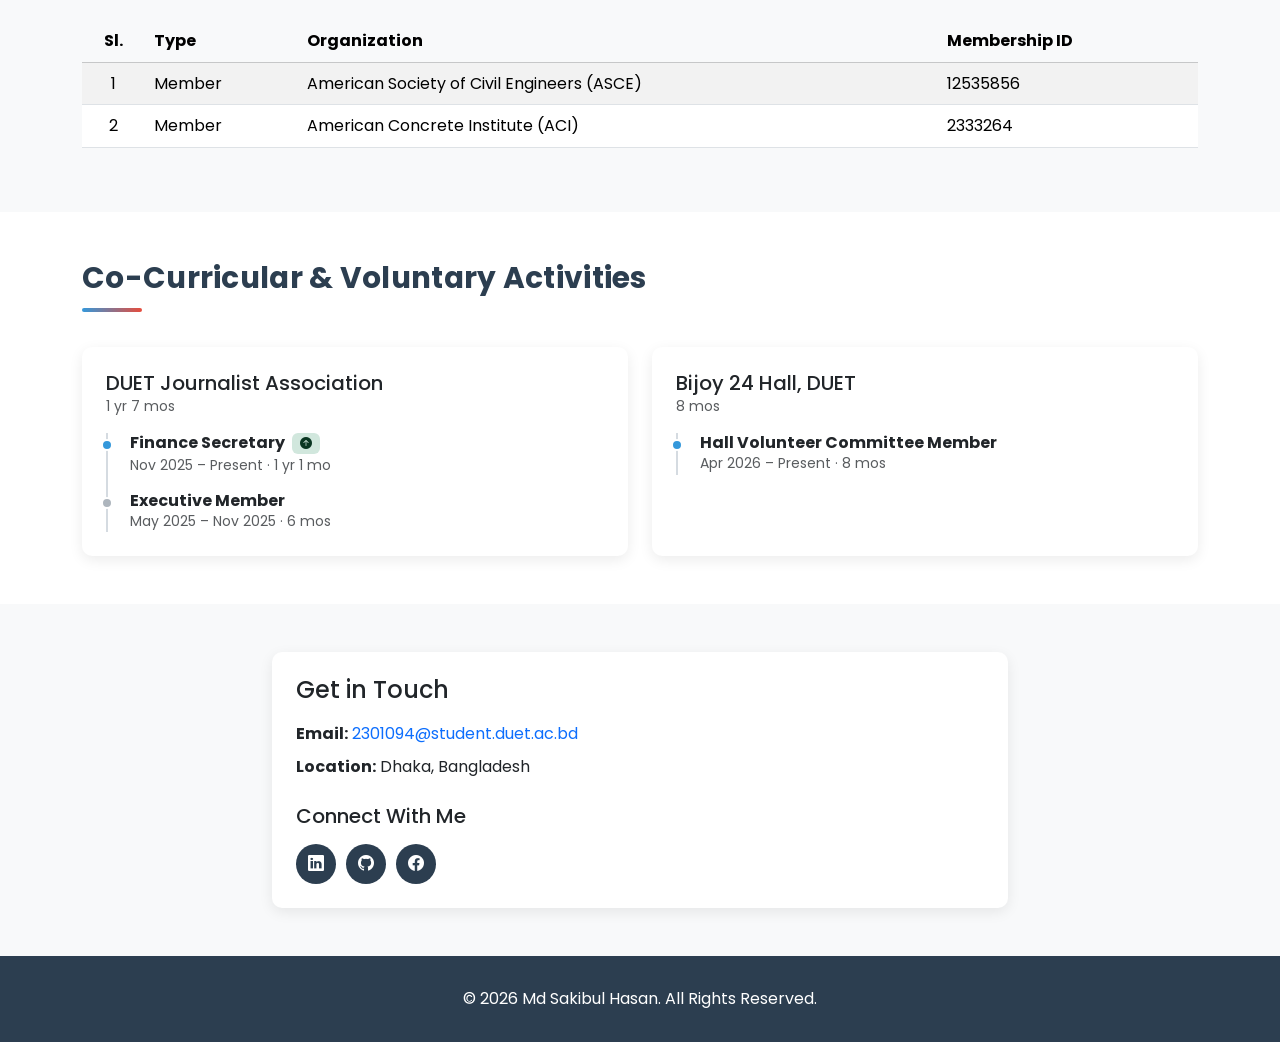
==== commit f40435ba: "Modify CV link and clear table entries Updated the CV link to a placeholder and removed specific det" ====
--- a/index.html
+++ b/index.html
@@ -484,11 +484,11 @@
                 </tr>
                 <tr>
                   <td class="text-center">2</td>
-                  <td>Failure Behaviour of Beam</td>
-                  <td>CED, DUET</td>
-                  <td>Materials Testing &amp; Beam Casting Team Member</td>
+                  <td>-</td>
+                  <td>-</td>
+                  <td>-</td>
                   <td class="text-nowrap">–</td>
-                  <td class="text-nowrap">Jun 2026 – Aug 2026</td>
+                  <td class="text-nowrap">-</td>
                 </tr>
               </tbody>
             </table>
@@ -627,7 +627,7 @@
     <!-- Floating side navigation -->
     <nav class="side-nav" aria-label="Quick navigation">
       <a href="#" data-label="Home" aria-label="Home" class="active" aria-current="page"><i class="bi bi-house"></i></a>
-      <a href="https://sakibzyx.github.io/cv/index" data-label="CV" aria-label="CV"><i class="bi bi-file-earmark-person"></i></a>
+      <a href="#" data-label="CV" aria-label="CV"><i class="bi bi-file-earmark-person"></i></a>
       <a href="https://sakibzyx.github.io/gallery" data-label="Gallery" aria-label="Gallery"><i class="bi bi-images"></i></a>
     </nav>
 
